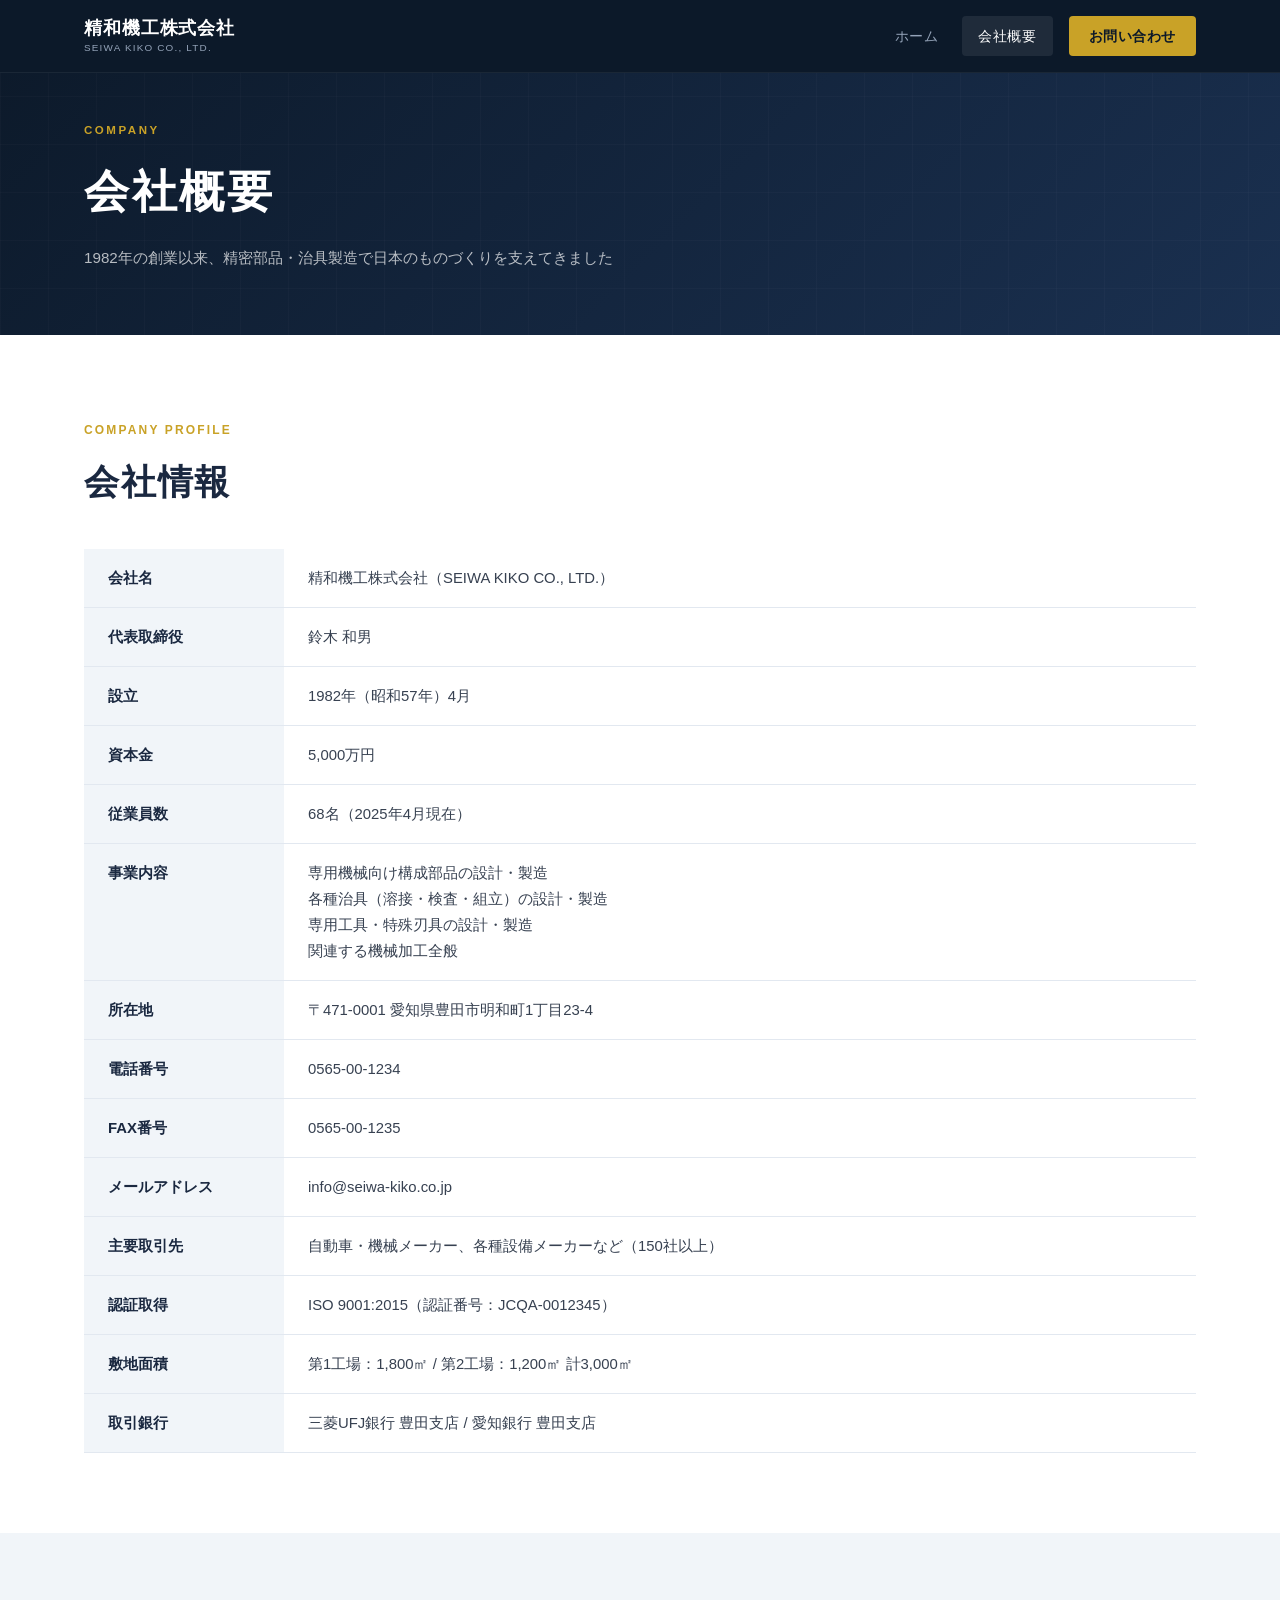
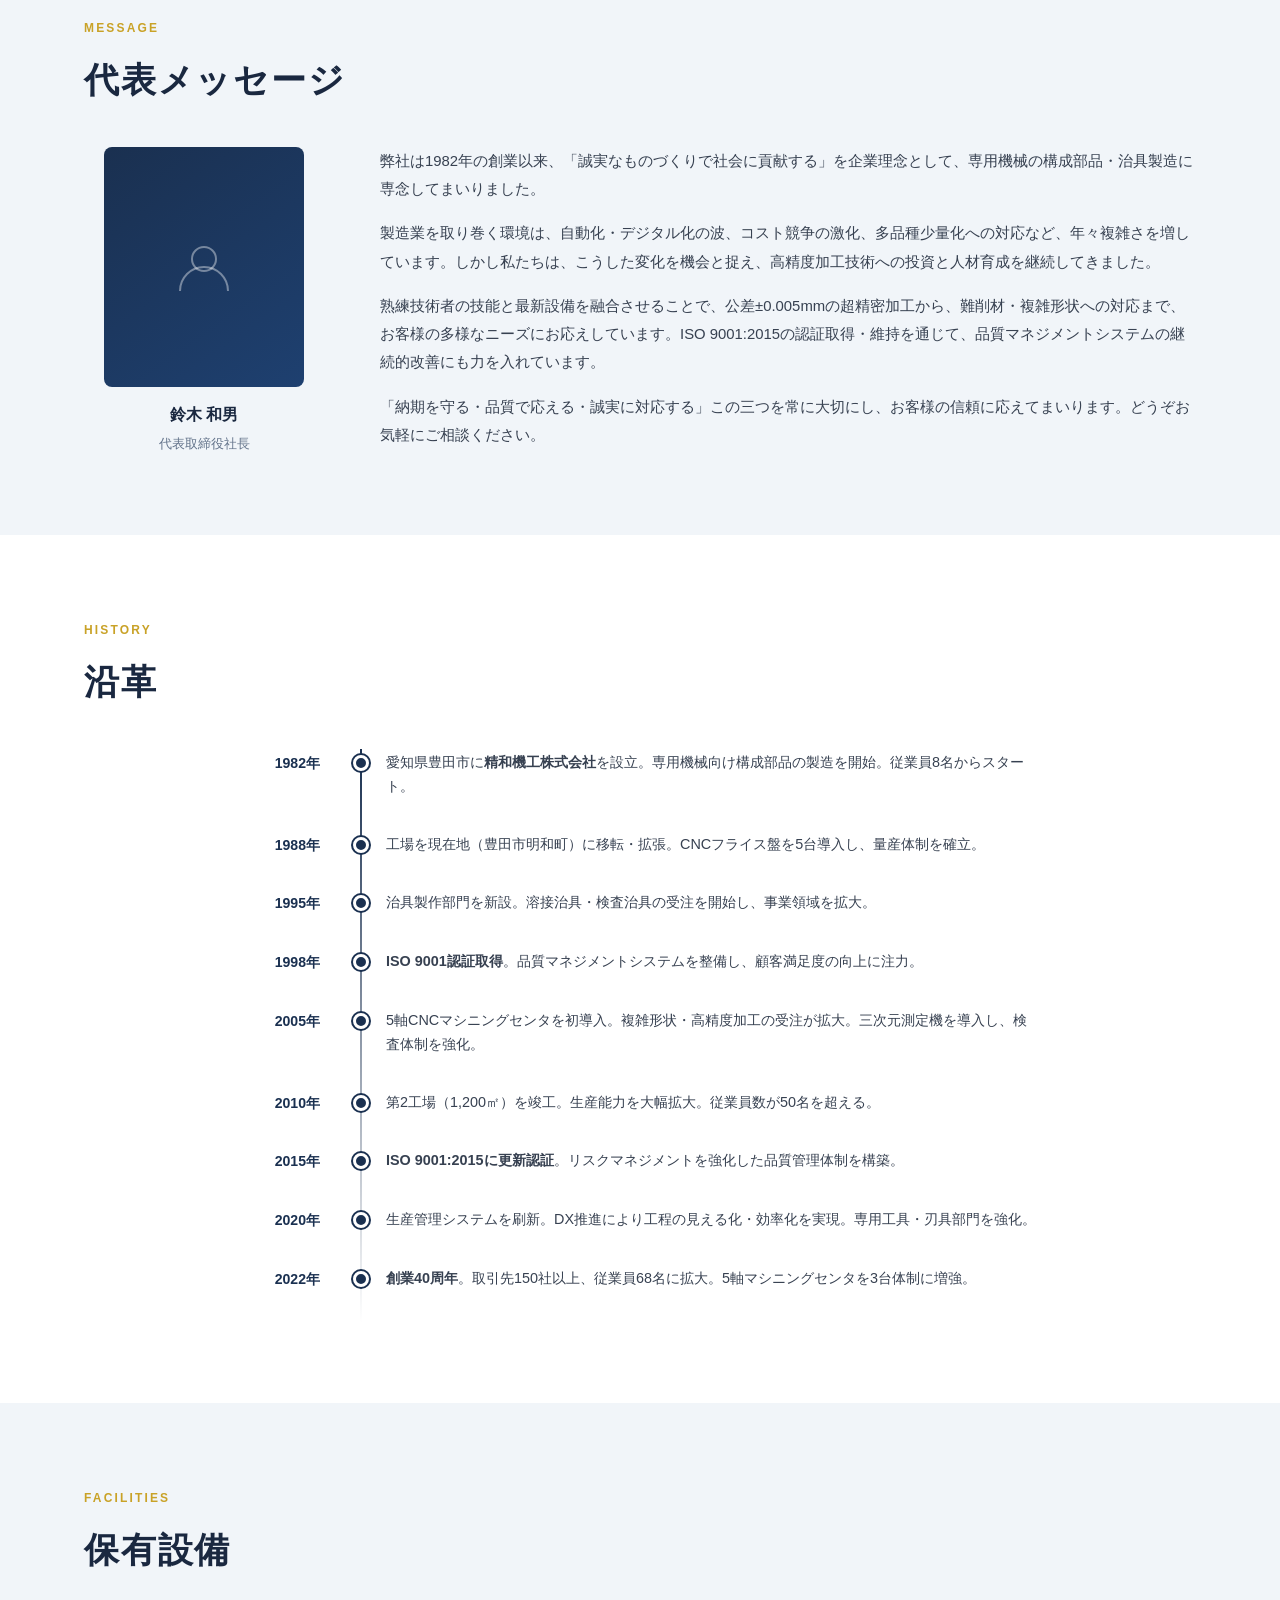
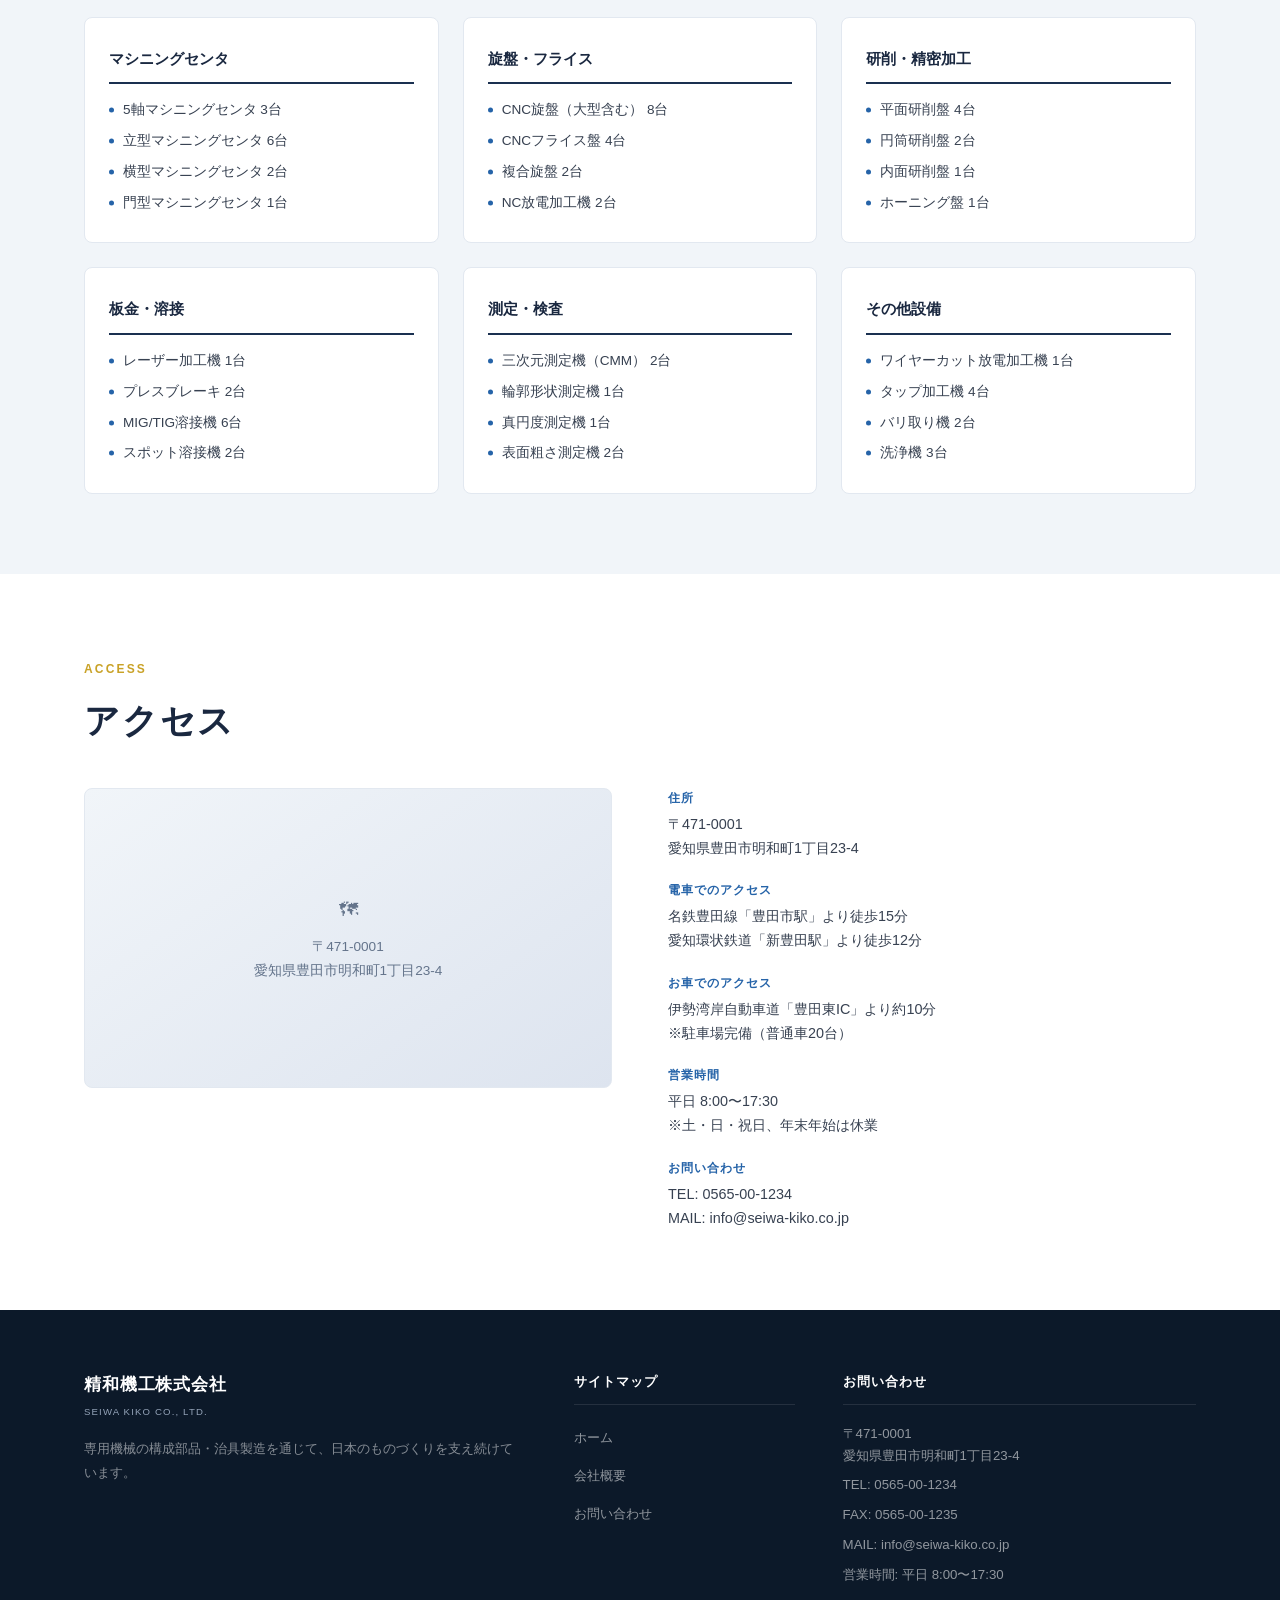
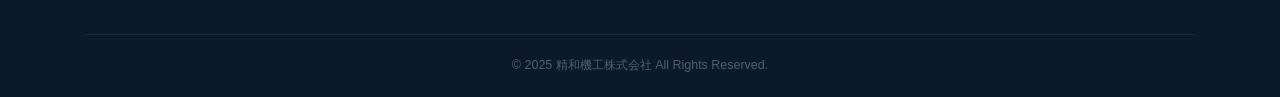
==== about.html @ 7dd7ae25 "初回コミット：会社ホームページ" ====
<!DOCTYPE html>
<html lang="ja">
<head>
  <meta charset="UTF-8">
  <meta name="viewport" content="width=device-width, initial-scale=1.0">
  <meta name="description" content="精和機工株式会社の会社概要。1982年創業、愛知県豊田市の精密部品・治具製造メーカー。ISO 9001:2015認証取得。会社情報・沿革・保有設備・アクセスをご覧いただけます。">
  <title>会社概要 | 精和機工株式会社</title>
  <link rel="stylesheet" href="style.css">
</head>
<body>

  <!-- ===== HEADER ===== -->
  <header class="header" id="header">
    <div class="container">
      <div class="header-inner">
        <a href="index.html" class="logo">
          <span class="logo-jp">精和機工株式会社</span>
          <span class="logo-en">SEIWA KIKO CO., LTD.</span>
        </a>
        <button class="nav-toggle" id="navToggle" aria-label="メニューを開く" aria-expanded="false">
          <span></span><span></span><span></span>
        </button>
        <nav class="nav" id="nav" aria-label="メインナビゲーション">
          <ul class="nav-list">
            <li><a href="index.html"   class="nav-link">ホーム</a></li>
            <li><a href="about.html"   class="nav-link active">会社概要</a></li>
            <li><a href="contact.html" class="nav-link nav-contact">お問い合わせ</a></li>
          </ul>
        </nav>
      </div>
    </div>
  </header>

  <main>

    <!-- ===== PAGE HERO ===== -->
    <section class="page-hero" aria-label="ページタイトル">
      <div class="container">
        <div class="page-hero-content">
          <span class="page-hero-label">COMPANY</span>
          <h1 class="page-hero-title">会社概要</h1>
          <p class="page-hero-desc">1982年の創業以来、精密部品・治具製造で日本のものづくりを支えてきました</p>
        </div>
      </div>
    </section>

    <!-- ===== COMPANY PROFILE ===== -->
    <section class="section profile-section" aria-labelledby="profile-title">
      <div class="container">
        <div class="section-header" style="text-align:left; margin-bottom:36px;">
          <p class="section-label">COMPANY PROFILE</p>
          <h2 class="section-title" id="profile-title">会社情報</h2>
        </div>
        <table class="profile-table">
          <tbody>
            <tr>
              <th scope="row">会社名</th>
              <td>精和機工株式会社（SEIWA KIKO CO., LTD.）</td>
            </tr>
            <tr>
              <th scope="row">代表取締役</th>
              <td>鈴木 和男</td>
            </tr>
            <tr>
              <th scope="row">設立</th>
              <td>1982年（昭和57年）4月</td>
            </tr>
            <tr>
              <th scope="row">資本金</th>
              <td>5,000万円</td>
            </tr>
            <tr>
              <th scope="row">従業員数</th>
              <td>68名（2025年4月現在）</td>
            </tr>
            <tr>
              <th scope="row">事業内容</th>
              <td>
                専用機械向け構成部品の設計・製造<br>
                各種治具（溶接・検査・組立）の設計・製造<br>
                専用工具・特殊刃具の設計・製造<br>
                関連する機械加工全般
              </td>
            </tr>
            <tr>
              <th scope="row">所在地</th>
              <td>〒471-0001 愛知県豊田市明和町1丁目23-4</td>
            </tr>
            <tr>
              <th scope="row">電話番号</th>
              <td><a href="tel:0565001234">0565-00-1234</a></td>
            </tr>
            <tr>
              <th scope="row">FAX番号</th>
              <td>0565-00-1235</td>
            </tr>
            <tr>
              <th scope="row">メールアドレス</th>
              <td><a href="mailto:info@seiwa-kiko.co.jp">info@seiwa-kiko.co.jp</a></td>
            </tr>
            <tr>
              <th scope="row">主要取引先</th>
              <td>自動車・機械メーカー、各種設備メーカーなど（150社以上）</td>
            </tr>
            <tr>
              <th scope="row">認証取得</th>
              <td>ISO 9001:2015（認証番号：JCQA-0012345）</td>
            </tr>
            <tr>
              <th scope="row">敷地面積</th>
              <td>第1工場：1,800㎡ / 第2工場：1,200㎡ 計3,000㎡</td>
            </tr>
            <tr>
              <th scope="row">取引銀行</th>
              <td>三菱UFJ銀行 豊田支店 / 愛知銀行 豊田支店</td>
            </tr>
          </tbody>
        </table>
      </div>
    </section>

    <!-- ===== PRESIDENT MESSAGE ===== -->
    <section class="section message-section" aria-labelledby="message-title">
      <div class="container">
        <div class="section-header" style="text-align:left; margin-bottom:36px;">
          <p class="section-label">MESSAGE</p>
          <h2 class="section-title" id="message-title">代表メッセージ</h2>
        </div>
        <div class="message-inner">
          <div class="message-portrait">
            <div class="portrait-placeholder" aria-hidden="true">
              <svg viewBox="0 0 64 64" fill="none" xmlns="http://www.w3.org/2000/svg">
                <circle cx="32" cy="24" r="12" stroke="currentColor" stroke-width="2"/>
                <path d="M8 56c0-13.255 10.745-24 24-24s24 10.745 24 24" stroke="currentColor" stroke-width="2"/>
              </svg>
            </div>
            <p class="portrait-name">鈴木 和男</p>
            <p class="portrait-title">代表取締役社長</p>
          </div>
          <div class="message-body">
            <p>弊社は1982年の創業以来、「誠実なものづくりで社会に貢献する」を企業理念として、専用機械の構成部品・治具製造に専念してまいりました。</p>
            <p>製造業を取り巻く環境は、自動化・デジタル化の波、コスト競争の激化、多品種少量化への対応など、年々複雑さを増しています。しかし私たちは、こうした変化を機会と捉え、高精度加工技術への投資と人材育成を継続してきました。</p>
            <p>熟練技術者の技能と最新設備を融合させることで、公差±0.005mmの超精密加工から、難削材・複雑形状への対応まで、お客様の多様なニーズにお応えしています。ISO 9001:2015の認証取得・維持を通じて、品質マネジメントシステムの継続的改善にも力を入れています。</p>
            <p>「納期を守る・品質で応える・誠実に対応する」この三つを常に大切にし、お客様の信頼に応えてまいります。どうぞお気軽にご相談ください。</p>
          </div>
        </div>
      </div>
    </section>

    <!-- ===== HISTORY ===== -->
    <section class="section history-section" aria-labelledby="history-title">
      <div class="container">
        <div class="section-header" style="text-align:left; margin-bottom:36px;">
          <p class="section-label">HISTORY</p>
          <h2 class="section-title" id="history-title">沿革</h2>
        </div>
        <div class="timeline">
          <div class="timeline-item">
            <div class="timeline-year">1982年</div>
            <div class="timeline-dot" aria-hidden="true"></div>
            <div class="timeline-content">
              <p>愛知県豊田市に<strong>精和機工株式会社</strong>を設立。専用機械向け構成部品の製造を開始。従業員8名からスタート。</p>
            </div>
          </div>
          <div class="timeline-item">
            <div class="timeline-year">1988年</div>
            <div class="timeline-dot" aria-hidden="true"></div>
            <div class="timeline-content">
              <p>工場を現在地（豊田市明和町）に移転・拡張。CNCフライス盤を5台導入し、量産体制を確立。</p>
            </div>
          </div>
          <div class="timeline-item">
            <div class="timeline-year">1995年</div>
            <div class="timeline-dot" aria-hidden="true"></div>
            <div class="timeline-content">
              <p>治具製作部門を新設。溶接治具・検査治具の受注を開始し、事業領域を拡大。</p>
            </div>
          </div>
          <div class="timeline-item">
            <div class="timeline-year">1998年</div>
            <div class="timeline-dot" aria-hidden="true"></div>
            <div class="timeline-content">
              <p><strong>ISO 9001認証取得</strong>。品質マネジメントシステムを整備し、顧客満足度の向上に注力。</p>
            </div>
          </div>
          <div class="timeline-item">
            <div class="timeline-year">2005年</div>
            <div class="timeline-dot" aria-hidden="true"></div>
            <div class="timeline-content">
              <p>5軸CNCマシニングセンタを初導入。複雑形状・高精度加工の受注が拡大。三次元測定機を導入し、検査体制を強化。</p>
            </div>
          </div>
          <div class="timeline-item">
            <div class="timeline-year">2010年</div>
            <div class="timeline-dot" aria-hidden="true"></div>
            <div class="timeline-content">
              <p>第2工場（1,200㎡）を竣工。生産能力を大幅拡大。従業員数が50名を超える。</p>
            </div>
          </div>
          <div class="timeline-item">
            <div class="timeline-year">2015年</div>
            <div class="timeline-dot" aria-hidden="true"></div>
            <div class="timeline-content">
              <p><strong>ISO 9001:2015に更新認証</strong>。リスクマネジメントを強化した品質管理体制を構築。</p>
            </div>
          </div>
          <div class="timeline-item">
            <div class="timeline-year">2020年</div>
            <div class="timeline-dot" aria-hidden="true"></div>
            <div class="timeline-content">
              <p>生産管理システムを刷新。DX推進により工程の見える化・効率化を実現。専用工具・刃具部門を強化。</p>
            </div>
          </div>
          <div class="timeline-item">
            <div class="timeline-year">2022年</div>
            <div class="timeline-dot" aria-hidden="true"></div>
            <div class="timeline-content">
              <p><strong>創業40周年</strong>。取引先150社以上、従業員68名に拡大。5軸マシニングセンタを3台体制に増強。</p>
            </div>
          </div>
        </div>
      </div>
    </section>

    <!-- ===== FACILITIES ===== -->
    <section class="section facilities-section" aria-labelledby="facilities-title">
      <div class="container">
        <div class="section-header" style="text-align:left; margin-bottom:36px;">
          <p class="section-label">FACILITIES</p>
          <h2 class="section-title" id="facilities-title">保有設備</h2>
        </div>
        <div class="facilities-grid">
          <div class="facility-card fade-in">
            <h3 class="facility-card-title">マシニングセンタ</h3>
            <ul>
              <li>5軸マシニングセンタ 3台</li>
              <li>立型マシニングセンタ 6台</li>
              <li>横型マシニングセンタ 2台</li>
              <li>門型マシニングセンタ 1台</li>
            </ul>
          </div>
          <div class="facility-card fade-in">
            <h3 class="facility-card-title">旋盤・フライス</h3>
            <ul>
              <li>CNC旋盤（大型含む） 8台</li>
              <li>CNCフライス盤 4台</li>
              <li>複合旋盤 2台</li>
              <li>NC放電加工機 2台</li>
            </ul>
          </div>
          <div class="facility-card fade-in">
            <h3 class="facility-card-title">研削・精密加工</h3>
            <ul>
              <li>平面研削盤 4台</li>
              <li>円筒研削盤 2台</li>
              <li>内面研削盤 1台</li>
              <li>ホーニング盤 1台</li>
            </ul>
          </div>
          <div class="facility-card fade-in">
            <h3 class="facility-card-title">板金・溶接</h3>
            <ul>
              <li>レーザー加工機 1台</li>
              <li>プレスブレーキ 2台</li>
              <li>MIG/TIG溶接機 6台</li>
              <li>スポット溶接機 2台</li>
            </ul>
          </div>
          <div class="facility-card fade-in">
            <h3 class="facility-card-title">測定・検査</h3>
            <ul>
              <li>三次元測定機（CMM） 2台</li>
              <li>輪郭形状測定機 1台</li>
              <li>真円度測定機 1台</li>
              <li>表面粗さ測定機 2台</li>
            </ul>
          </div>
          <div class="facility-card fade-in">
            <h3 class="facility-card-title">その他設備</h3>
            <ul>
              <li>ワイヤーカット放電加工機 1台</li>
              <li>タップ加工機 4台</li>
              <li>バリ取り機 2台</li>
              <li>洗浄機 3台</li>
            </ul>
          </div>
        </div>
      </div>
    </section>

    <!-- ===== ACCESS ===== -->
    <section class="section access-section" aria-labelledby="access-title">
      <div class="container">
        <div class="section-header" style="text-align:left; margin-bottom:36px;">
          <p class="section-label">ACCESS</p>
          <h2 class="section-title" id="access-title">アクセス</h2>
        </div>
        <div class="access-inner">
          <div class="access-map" aria-label="地図（準備中）">
            <div>
              <p style="font-size:1.2rem; margin-bottom:8px;">🗺</p>
              <p>〒471-0001<br>愛知県豊田市明和町1丁目23-4</p>
            </div>
          </div>
          <div class="access-info">
            <div class="access-item">
              <span class="access-item-label">住所</span>
              <span class="access-item-value">〒471-0001<br>愛知県豊田市明和町1丁目23-4</span>
            </div>
            <div class="access-item">
              <span class="access-item-label">電車でのアクセス</span>
              <span class="access-item-value">
                名鉄豊田線「豊田市駅」より徒歩15分<br>
                愛知環状鉄道「新豊田駅」より徒歩12分
              </span>
            </div>
            <div class="access-item">
              <span class="access-item-label">お車でのアクセス</span>
              <span class="access-item-value">
                伊勢湾岸自動車道「豊田東IC」より約10分<br>
                ※駐車場完備（普通車20台）
              </span>
            </div>
            <div class="access-item">
              <span class="access-item-label">営業時間</span>
              <span class="access-item-value">
                平日 8:00〜17:30<br>
                ※土・日・祝日、年末年始は休業
              </span>
            </div>
            <div class="access-item">
              <span class="access-item-label">お問い合わせ</span>
              <span class="access-item-value">
                TEL: <a href="tel:0565001234">0565-00-1234</a><br>
                MAIL: <a href="mailto:info@seiwa-kiko.co.jp">info@seiwa-kiko.co.jp</a>
              </span>
            </div>
          </div>
        </div>
      </div>
    </section>

  </main>

  <!-- ===== FOOTER ===== -->
  <footer class="footer" role="contentinfo">
    <div class="container">
      <div class="footer-inner">
        <div class="footer-col">
          <div class="footer-logo">
            <span class="logo-jp">精和機工株式会社</span>
            <span class="logo-en">SEIWA KIKO CO., LTD.</span>
          </div>
          <p class="footer-desc">専用機械の構成部品・治具製造を通じて、日本のものづくりを支え続けています。</p>
        </div>
        <div class="footer-col">
          <h4 class="footer-heading">サイトマップ</h4>
          <ul class="footer-links">
            <li><a href="index.html">ホーム</a></li>
            <li><a href="about.html">会社概要</a></li>
            <li><a href="contact.html">お問い合わせ</a></li>
          </ul>
        </div>
        <div class="footer-col">
          <h4 class="footer-heading">お問い合わせ</h4>
          <address class="footer-address">
            <p>〒471-0001<br>愛知県豊田市明和町1丁目23-4</p>
            <p>TEL: <a href="tel:0565001234">0565-00-1234</a></p>
            <p>FAX: 0565-00-1235</p>
            <p>MAIL: <a href="mailto:info@seiwa-kiko.co.jp">info@seiwa-kiko.co.jp</a></p>
            <p>営業時間: 平日 8:00〜17:30</p>
          </address>
        </div>
      </div>
      <div class="footer-bottom">
        <p>&copy; 2025 精和機工株式会社 All Rights Reserved.</p>
      </div>
    </div>
  </footer>

  <script src="script.js"></script>
</body>
</html>
---- style.css ----
/* ===================================================
   精和機工株式会社 - 共通スタイルシート
   =================================================== */

/* ---------------------------------------------------
   1. CSS Variables
   --------------------------------------------------- */
:root {
  --navy-deep:   #0c1929;
  --navy:        #1a3050;
  --navy-light:  #1e4070;
  --blue-mid:    #2563a8;
  --gold:        #c9a227;
  --gold-light:  #e0bb4a;
  --gray-dark:   #374151;
  --gray:        #64748b;
  --gray-light:  #94a3b8;
  --bg-light:    #f1f5f9;
  --bg-white:    #ffffff;
  --border:      #e2e8f0;
  --text-dark:   #1a2840;
  --text-body:   #374151;
  --text-light:  #64748b;

  --transition:  0.3s ease;
  --shadow-sm:   0 2px 8px rgba(0,0,0,0.07);
  --shadow:      0 4px 20px rgba(0,0,0,0.10);
  --shadow-lg:   0 8px 40px rgba(0,0,0,0.16);
  --radius-sm:   4px;
  --radius:      8px;
  --radius-lg:   12px;
  --max-width:   1160px;
}

/* ---------------------------------------------------
   2. Reset & Base
   --------------------------------------------------- */
*, *::before, *::after {
  box-sizing: border-box;
  margin: 0;
  padding: 0;
}

html {
  scroll-behavior: smooth;
  font-size: 16px;
}

body {
  font-family: 'Hiragino Sans', 'Hiragino Kaku Gothic ProN',
               'Noto Sans JP', 'Yu Gothic', Meiryo, sans-serif;
  line-height: 1.75;
  color: var(--text-body);
  background-color: var(--bg-white);
  overflow-x: hidden;
}

img { max-width: 100%; height: auto; display: block; }
a  { color: inherit; text-decoration: none; }
ul { list-style: none; }

address { font-style: normal; }

/* ---------------------------------------------------
   3. Layout
   --------------------------------------------------- */
.container {
  width: 100%;
  max-width: var(--max-width);
  margin: 0 auto;
  padding: 0 24px;
}

.section {
  padding: 80px 0;
}

.section-light { background-color: var(--bg-light); }
.section-dark  { background-color: var(--navy); }

.section-header {
  text-align: center;
  margin-bottom: 56px;
}

.section-label {
  display: inline-block;
  font-size: 0.75rem;
  font-weight: 700;
  letter-spacing: 0.18em;
  color: var(--gold);
  margin-bottom: 10px;
}

.section-title {
  font-size: clamp(1.6rem, 3vw, 2.2rem);
  font-weight: 700;
  color: var(--text-dark);
  letter-spacing: 0.05em;
  margin-bottom: 16px;
}

.section-desc {
  font-size: 0.95rem;
  color: var(--text-light);
  max-width: 520px;
  margin: 0 auto;
}

.section-header-dark .section-title { color: #fff; }
.section-header-dark .section-desc  { color: var(--gray-light); }

/* ---------------------------------------------------
   4. Buttons
   --------------------------------------------------- */
.btn {
  display: inline-flex;
  align-items: center;
  justify-content: center;
  padding: 13px 32px;
  font-size: 0.93rem;
  font-weight: 600;
  letter-spacing: 0.05em;
  border-radius: var(--radius-sm);
  border: 2px solid transparent;
  cursor: pointer;
  transition: all var(--transition);
  white-space: nowrap;
}

.btn-primary {
  background-color: var(--blue-mid);
  color: #fff;
  border-color: var(--blue-mid);
}
.btn-primary:hover {
  background-color: var(--navy-light);
  border-color: var(--navy-light);
  transform: translateY(-2px);
  box-shadow: var(--shadow);
}

.btn-outline {
  background-color: transparent;
  color: #fff;
  border-color: rgba(255,255,255,0.7);
}
.btn-outline:hover {
  background-color: rgba(255,255,255,0.12);
  border-color: #fff;
  transform: translateY(-2px);
}

.btn-gold {
  background-color: var(--gold);
  color: var(--navy-deep);
  border-color: var(--gold);
  font-weight: 700;
}
.btn-gold:hover {
  background-color: var(--gold-light);
  border-color: var(--gold-light);
  transform: translateY(-2px);
  box-shadow: 0 6px 24px rgba(201,162,39,0.4);
}

/* ---------------------------------------------------
   5. Header & Navigation
   --------------------------------------------------- */
.header {
  position: fixed;
  top: 0;
  left: 0;
  width: 100%;
  z-index: 1000;
  background-color: var(--navy-deep);
  border-bottom: 1px solid rgba(255,255,255,0.06);
  transition: box-shadow var(--transition);
}

.header.scrolled {
  box-shadow: 0 2px 20px rgba(0,0,0,0.3);
}

.header-inner {
  display: flex;
  align-items: center;
  justify-content: space-between;
  height: 72px;
}

.logo {
  display: flex;
  flex-direction: column;
  line-height: 1.2;
  gap: 2px;
}

.logo-jp {
  font-size: 1.1rem;
  font-weight: 700;
  color: #fff;
  letter-spacing: 0.05em;
}

.logo-en {
  font-size: 0.62rem;
  font-weight: 400;
  color: var(--gray-light);
  letter-spacing: 0.12em;
}

.nav-list {
  display: flex;
  align-items: center;
  gap: 8px;
}

.nav-link {
  display: block;
  padding: 8px 16px;
  font-size: 0.88rem;
  font-weight: 500;
  color: var(--gray-light);
  letter-spacing: 0.04em;
  border-radius: var(--radius-sm);
  transition: color var(--transition), background-color var(--transition);
}

.nav-link:hover,
.nav-link.active {
  color: #fff;
  background-color: rgba(255,255,255,0.08);
}

.nav-contact {
  margin-left: 8px;
  padding: 8px 20px;
  background-color: var(--gold);
  color: var(--navy-deep) !important;
  font-weight: 700;
}
.nav-contact:hover {
  background-color: var(--gold-light) !important;
  color: var(--navy-deep) !important;
}

/* Hamburger */
.nav-toggle {
  display: none;
  flex-direction: column;
  justify-content: center;
  align-items: center;
  gap: 5px;
  width: 44px;
  height: 44px;
  background: none;
  border: none;
  cursor: pointer;
  padding: 6px;
}

.nav-toggle span {
  display: block;
  width: 24px;
  height: 2px;
  background-color: #fff;
  border-radius: 2px;
  transition: all var(--transition);
  transform-origin: center;
}

.nav-toggle.open span:nth-child(1) { transform: translateY(7px) rotate(45deg); }
.nav-toggle.open span:nth-child(2) { opacity: 0; }
.nav-toggle.open span:nth-child(3) { transform: translateY(-7px) rotate(-45deg); }

/* ---------------------------------------------------
   6. Hero (Index)
   --------------------------------------------------- */
.hero {
  position: relative;
  min-height: 100vh;
  display: flex;
  align-items: center;
  padding-top: 72px;
  background: linear-gradient(135deg, var(--navy-deep) 0%, var(--navy) 55%, var(--navy-light) 100%);
  overflow: hidden;
}

/* Geometric grid overlay */
.hero::before {
  content: '';
  position: absolute;
  inset: 0;
  background-image:
    linear-gradient(rgba(255,255,255,0.025) 1px, transparent 1px),
    linear-gradient(90deg, rgba(255,255,255,0.025) 1px, transparent 1px);
  background-size: 48px 48px;
}

/* Decorative circle */
.hero::after {
  content: '';
  position: absolute;
  right: -120px;
  top: 50%;
  transform: translateY(-50%);
  width: 640px;
  height: 640px;
  border-radius: 50%;
  background: radial-gradient(circle, rgba(37,99,168,0.25) 0%, transparent 70%);
  pointer-events: none;
}

.hero-content {
  position: relative;
  z-index: 1;
  max-width: 680px;
  animation: heroFadeUp 0.9s ease both;
}

.hero-label {
  display: inline-block;
  font-size: 0.72rem;
  font-weight: 700;
  letter-spacing: 0.22em;
  color: var(--gold);
  margin-bottom: 20px;
  border-left: 3px solid var(--gold);
  padding-left: 12px;
}

.hero-title {
  font-size: clamp(2rem, 5vw, 3.2rem);
  font-weight: 800;
  color: #fff;
  line-height: 1.35;
  letter-spacing: 0.05em;
  margin-bottom: 24px;
}

.hero-text {
  font-size: clamp(0.92rem, 1.8vw, 1.05rem);
  color: rgba(255,255,255,0.78);
  margin-bottom: 40px;
  line-height: 1.85;
}

.hero-buttons {
  display: flex;
  gap: 16px;
  flex-wrap: wrap;
}

.hero-scroll {
  position: absolute;
  bottom: 32px;
  left: 50%;
  transform: translateX(-50%);
  display: flex;
  flex-direction: column;
  align-items: center;
  gap: 10px;
  z-index: 1;
}

.hero-scroll span {
  font-size: 0.65rem;
  letter-spacing: 0.2em;
  color: rgba(255,255,255,0.45);
}

.scroll-line {
  width: 1px;
  height: 48px;
  background: linear-gradient(to bottom, rgba(255,255,255,0.4), transparent);
  animation: scrollLine 1.8s ease-in-out infinite;
}

@keyframes scrollLine {
  0%   { transform: scaleY(0); transform-origin: top; }
  50%  { transform: scaleY(1); transform-origin: top; }
  51%  { transform: scaleY(1); transform-origin: bottom; }
  100% { transform: scaleY(0); transform-origin: bottom; }
}

/* ---------------------------------------------------
   7. Page Hero (about / contact)
   --------------------------------------------------- */
.page-hero {
  padding: 120px 0 64px;
  background: linear-gradient(135deg, var(--navy-deep) 0%, var(--navy) 100%);
  position: relative;
  overflow: hidden;
}

.page-hero::before {
  content: '';
  position: absolute;
  inset: 0;
  background-image:
    linear-gradient(rgba(255,255,255,0.02) 1px, transparent 1px),
    linear-gradient(90deg, rgba(255,255,255,0.02) 1px, transparent 1px);
  background-size: 48px 48px;
}

.page-hero-content {
  position: relative;
  z-index: 1;
}

.page-hero-label {
  font-size: 0.72rem;
  font-weight: 700;
  letter-spacing: 0.22em;
  color: var(--gold);
  display: block;
  margin-bottom: 12px;
}

.page-hero-title {
  font-size: clamp(1.8rem, 4vw, 2.8rem);
  font-weight: 800;
  color: #fff;
  letter-spacing: 0.06em;
  margin-bottom: 14px;
}

.page-hero-desc {
  font-size: 0.95rem;
  color: rgba(255,255,255,0.7);
}

/* ---------------------------------------------------
   8. Feature Grid & Cards
   --------------------------------------------------- */
.feature-grid {
  display: grid;
  grid-template-columns: repeat(4, 1fr);
  gap: 24px;
}

.feature-card {
  background-color: var(--bg-white);
  border-radius: var(--radius-lg);
  padding: 36px 28px;
  box-shadow: var(--shadow-sm);
  border: 1px solid var(--border);
  transition: transform var(--transition), box-shadow var(--transition);
}

.feature-card:hover {
  transform: translateY(-6px);
  box-shadow: var(--shadow-lg);
}

.feature-icon {
  width: 52px;
  height: 52px;
  color: var(--blue-mid);
  margin-bottom: 20px;
}

.feature-icon svg {
  width: 100%;
  height: 100%;
}

.feature-title {
  font-size: 1rem;
  font-weight: 700;
  color: var(--text-dark);
  margin-bottom: 12px;
  letter-spacing: 0.03em;
}

.feature-text {
  font-size: 0.875rem;
  color: var(--text-light);
  line-height: 1.8;
}

/* ---------------------------------------------------
   9. Products Section
   --------------------------------------------------- */
.product-grid {
  display: grid;
  grid-template-columns: repeat(3, 1fr);
  gap: 28px;
}

.product-card {
  background-color: rgba(255,255,255,0.04);
  border: 1px solid rgba(255,255,255,0.10);
  border-radius: var(--radius-lg);
  padding: 40px 32px;
  transition: background-color var(--transition), transform var(--transition);
}

.product-card:hover {
  background-color: rgba(255,255,255,0.08);
  transform: translateY(-4px);
}

.product-num {
  font-size: 2.4rem;
  font-weight: 800;
  color: rgba(201,162,39,0.35);
  letter-spacing: -0.02em;
  line-height: 1;
  margin-bottom: 14px;
}

.product-title {
  font-size: 1.1rem;
  font-weight: 700;
  color: #fff;
  margin-bottom: 14px;
  letter-spacing: 0.04em;
}

.product-text {
  font-size: 0.875rem;
  color: rgba(255,255,255,0.68);
  line-height: 1.8;
  margin-bottom: 20px;
}

.product-list {
  border-top: 1px solid rgba(255,255,255,0.10);
  padding-top: 18px;
  display: flex;
  flex-direction: column;
  gap: 8px;
}

.product-list li {
  font-size: 0.83rem;
  color: rgba(255,255,255,0.55);
  padding-left: 14px;
  position: relative;
}

.product-list li::before {
  content: '';
  position: absolute;
  left: 0;
  top: 50%;
  transform: translateY(-50%);
  width: 5px;
  height: 1px;
  background-color: var(--gold);
}

/* ---------------------------------------------------
   10. Stats Section
   --------------------------------------------------- */
.stats-section {
  background: linear-gradient(135deg, var(--navy-deep) 0%, #112240 100%);
  padding: 72px 0;
}

.stats-grid {
  display: grid;
  grid-template-columns: repeat(4, 1fr);
  gap: 24px;
  text-align: center;
}

.stat-item {
  padding: 32px 16px;
  border-right: 1px solid rgba(255,255,255,0.08);
}

.stat-item:last-child { border-right: none; }

.stat-num {
  font-size: clamp(2.2rem, 4vw, 3rem);
  font-weight: 800;
  color: var(--gold);
  line-height: 1;
  margin-bottom: 10px;
  letter-spacing: -0.02em;
}

.stat-unit {
  font-size: 1rem;
  font-weight: 600;
  margin-left: 2px;
}

.stat-label {
  font-size: 0.85rem;
  color: rgba(255,255,255,0.6);
  letter-spacing: 0.04em;
}

/* ---------------------------------------------------
   11. News Section
   --------------------------------------------------- */
.news-list {
  display: flex;
  flex-direction: column;
  gap: 0;
  max-width: 800px;
  margin: 0 auto;
}

.news-item {
  display: flex;
  align-items: center;
  gap: 18px;
  padding: 20px 0;
  border-bottom: 1px solid var(--border);
}

.news-date {
  font-size: 0.83rem;
  color: var(--text-light);
  white-space: nowrap;
  letter-spacing: 0.04em;
}

.news-tag {
  display: inline-block;
  font-size: 0.72rem;
  font-weight: 700;
  padding: 3px 10px;
  border-radius: 20px;
  background-color: rgba(37,99,168,0.12);
  color: var(--blue-mid);
  white-space: nowrap;
  letter-spacing: 0.04em;
}

.news-title {
  font-size: 0.9rem;
  color: var(--text-dark);
  transition: color var(--transition);
}

.news-title:hover { color: var(--blue-mid); }

/* ---------------------------------------------------
   12. CTA Section
   --------------------------------------------------- */
.cta-section {
  background: linear-gradient(135deg, var(--navy) 0%, var(--navy-light) 100%);
  padding: 80px 0;
  text-align: center;
}

.cta-title {
  font-size: clamp(1.4rem, 3vw, 2rem);
  font-weight: 700;
  color: #fff;
  margin-bottom: 16px;
  letter-spacing: 0.04em;
}

.cta-text {
  font-size: 0.93rem;
  color: rgba(255,255,255,0.75);
  margin-bottom: 36px;
  line-height: 1.9;
}

/* ---------------------------------------------------
   13. Footer
   --------------------------------------------------- */
.footer {
  background-color: var(--navy-deep);
  color: rgba(255,255,255,0.7);
  padding: 60px 0 0;
}

.footer-inner {
  display: grid;
  grid-template-columns: 2fr 1fr 1.6fr;
  gap: 48px;
  padding-bottom: 48px;
  border-bottom: 1px solid rgba(255,255,255,0.08);
}

.footer-logo {
  display: flex;
  flex-direction: column;
  gap: 4px;
  margin-bottom: 16px;
}

.footer-logo .logo-jp { color: #fff; font-size: 1.05rem; font-weight: 700; }
.footer-logo .logo-en { color: var(--gray-light); font-size: 0.6rem; letter-spacing: 0.12em; }

.footer-desc {
  font-size: 0.83rem;
  line-height: 1.85;
  color: rgba(255,255,255,0.5);
}

.footer-heading {
  font-size: 0.83rem;
  font-weight: 700;
  color: #fff;
  letter-spacing: 0.08em;
  margin-bottom: 18px;
  padding-bottom: 10px;
  border-bottom: 1px solid rgba(255,255,255,0.1);
}

.footer-links {
  display: flex;
  flex-direction: column;
  gap: 10px;
}

.footer-links a {
  font-size: 0.83rem;
  color: rgba(255,255,255,0.55);
  transition: color var(--transition);
}

.footer-links a:hover { color: var(--gold); }

.footer-address {
  display: flex;
  flex-direction: column;
  gap: 8px;
  font-size: 0.83rem;
  color: rgba(255,255,255,0.55);
  line-height: 1.65;
}

.footer-address a { transition: color var(--transition); }
.footer-address a:hover { color: var(--gold); }

.footer-bottom {
  text-align: center;
  padding: 20px 0;
  font-size: 0.78rem;
  color: rgba(255,255,255,0.3);
}

/* ---------------------------------------------------
   14. About Page
   --------------------------------------------------- */
.profile-section {
  background-color: var(--bg-white);
}

.profile-table {
  width: 100%;
  border-collapse: collapse;
  font-size: 0.93rem;
}

.profile-table th,
.profile-table td {
  padding: 16px 24px;
  border-bottom: 1px solid var(--border);
  text-align: left;
  vertical-align: top;
}

.profile-table th {
  width: 200px;
  font-weight: 600;
  color: var(--text-dark);
  background-color: var(--bg-light);
  white-space: nowrap;
}

.profile-table td {
  color: var(--text-body);
}

/* President Message */
.message-section {
  background-color: var(--bg-light);
}

.message-inner {
  display: grid;
  grid-template-columns: 240px 1fr;
  gap: 56px;
  align-items: start;
}

.message-portrait {
  text-align: center;
}

.portrait-placeholder {
  width: 200px;
  height: 240px;
  background: linear-gradient(145deg, var(--navy) 0%, var(--navy-light) 100%);
  border-radius: var(--radius);
  margin: 0 auto 14px;
  display: flex;
  align-items: center;
  justify-content: center;
}

.portrait-placeholder svg {
  width: 64px;
  height: 64px;
  color: rgba(255,255,255,0.4);
}

.portrait-name {
  font-size: 1rem;
  font-weight: 700;
  color: var(--text-dark);
}

.portrait-title {
  font-size: 0.8rem;
  color: var(--text-light);
  margin-top: 4px;
}

.message-body p {
  font-size: 0.93rem;
  line-height: 1.9;
  color: var(--text-body);
  margin-bottom: 16px;
}

.message-body p:last-child { margin-bottom: 0; }

/* History Timeline */
.history-section {
  background-color: var(--bg-white);
}

.timeline {
  position: relative;
  max-width: 800px;
  margin: 0 auto;
}

.timeline::before {
  content: '';
  position: absolute;
  left: 120px;
  top: 0;
  bottom: 0;
  width: 2px;
  background: linear-gradient(to bottom, var(--navy), transparent);
}

.timeline-item {
  display: flex;
  gap: 40px;
  padding-bottom: 32px;
  position: relative;
}

.timeline-year {
  width: 80px;
  font-size: 0.88rem;
  font-weight: 700;
  color: var(--navy);
  text-align: right;
  padding-top: 2px;
  flex-shrink: 0;
}

.timeline-dot {
  position: absolute;
  left: 113px;
  top: 6px;
  width: 16px;
  height: 16px;
  border-radius: 50%;
  background-color: var(--navy);
  border: 3px solid var(--bg-white);
  box-shadow: 0 0 0 2px var(--navy);
  z-index: 1;
}

.timeline-content {
  padding-left: 26px;
  padding-top: 1px;
}

.timeline-content p {
  font-size: 0.9rem;
  color: var(--text-body);
  line-height: 1.7;
}

/* Facilities */
.facilities-section {
  background-color: var(--bg-light);
}

.facilities-grid {
  display: grid;
  grid-template-columns: repeat(3, 1fr);
  gap: 24px;
}

.facility-card {
  background-color: var(--bg-white);
  border-radius: var(--radius);
  padding: 28px 24px;
  border: 1px solid var(--border);
}

.facility-card-title {
  font-size: 0.95rem;
  font-weight: 700;
  color: var(--text-dark);
  margin-bottom: 14px;
  padding-bottom: 10px;
  border-bottom: 2px solid var(--navy);
}

.facility-card ul {
  display: flex;
  flex-direction: column;
  gap: 7px;
}

.facility-card li {
  font-size: 0.85rem;
  color: var(--text-body);
  padding-left: 14px;
  position: relative;
}

.facility-card li::before {
  content: '';
  position: absolute;
  left: 0;
  top: 50%;
  transform: translateY(-50%);
  width: 5px;
  height: 5px;
  border-radius: 50%;
  background-color: var(--blue-mid);
}

/* Access */
.access-section {
  background-color: var(--bg-white);
}

.access-inner {
  display: grid;
  grid-template-columns: 1fr 1fr;
  gap: 56px;
  align-items: start;
}

.access-map {
  border-radius: var(--radius);
  overflow: hidden;
  border: 1px solid var(--border);
  height: 300px;
  background: linear-gradient(145deg, var(--bg-light) 0%, #dde4ef 100%);
  display: flex;
  align-items: center;
  justify-content: center;
  color: var(--text-light);
  font-size: 0.85rem;
  text-align: center;
}

.access-info {
  display: flex;
  flex-direction: column;
  gap: 20px;
}

.access-item {
  display: flex;
  flex-direction: column;
  gap: 4px;
}

.access-item-label {
  font-size: 0.75rem;
  font-weight: 700;
  color: var(--blue-mid);
  letter-spacing: 0.08em;
}

.access-item-value {
  font-size: 0.9rem;
  color: var(--text-body);
  line-height: 1.65;
}

/* ---------------------------------------------------
   15. Contact Page
   --------------------------------------------------- */
.contact-section {
  background-color: var(--bg-white);
}

.contact-inner {
  display: grid;
  grid-template-columns: 1fr 360px;
  gap: 64px;
  align-items: start;
}

.form-group {
  margin-bottom: 24px;
}

.form-label {
  display: block;
  font-size: 0.88rem;
  font-weight: 600;
  color: var(--text-dark);
  margin-bottom: 8px;
}

.form-required {
  display: inline-block;
  font-size: 0.7rem;
  font-weight: 700;
  color: #e53e3e;
  background-color: #fff5f5;
  border: 1px solid #fed7d7;
  border-radius: 3px;
  padding: 1px 6px;
  margin-left: 8px;
  vertical-align: middle;
  line-height: 1.5;
}

.form-optional {
  display: inline-block;
  font-size: 0.7rem;
  color: var(--text-light);
  margin-left: 8px;
}

.form-input,
.form-select,
.form-textarea {
  width: 100%;
  padding: 12px 16px;
  font-size: 0.93rem;
  font-family: inherit;
  color: var(--text-dark);
  background-color: var(--bg-white);
  border: 1px solid var(--border);
  border-radius: var(--radius-sm);
  transition: border-color var(--transition), box-shadow var(--transition);
  outline: none;
}

.form-input:focus,
.form-select:focus,
.form-textarea:focus {
  border-color: var(--blue-mid);
  box-shadow: 0 0 0 3px rgba(37,99,168,0.12);
}

.form-input.error,
.form-select.error,
.form-textarea.error {
  border-color: #e53e3e;
  box-shadow: 0 0 0 3px rgba(229,62,62,0.1);
}

.form-textarea {
  resize: vertical;
  min-height: 160px;
  line-height: 1.7;
}

.form-select {
  cursor: pointer;
  appearance: none;
  background-image: url("data:image/svg+xml,%3Csvg xmlns='http://www.w3.org/2000/svg' width='12' height='8' viewBox='0 0 12 8'%3E%3Cpath d='M1 1l5 5 5-5' stroke='%236b7280' stroke-width='1.5' fill='none' stroke-linecap='round'/%3E%3C/svg%3E");
  background-repeat: no-repeat;
  background-position: right 14px center;
  padding-right: 40px;
}

.form-error-msg {
  display: none;
  font-size: 0.78rem;
  color: #e53e3e;
  margin-top: 5px;
}

.form-error-msg.visible { display: block; }

.form-privacy {
  display: flex;
  align-items: flex-start;
  gap: 10px;
  margin-bottom: 28px;
}

.form-privacy input[type="checkbox"] {
  width: 18px;
  height: 18px;
  accent-color: var(--blue-mid);
  margin-top: 2px;
  flex-shrink: 0;
  cursor: pointer;
}

.form-privacy-text {
  font-size: 0.83rem;
  color: var(--text-body);
  line-height: 1.7;
}

.form-privacy-text a {
  color: var(--blue-mid);
  text-decoration: underline;
}

.form-submit {
  display: flex;
  justify-content: center;
}

.btn-submit {
  padding: 14px 48px;
  font-size: 1rem;
  font-weight: 700;
  letter-spacing: 0.06em;
  background-color: var(--navy);
  color: #fff;
  border: none;
  border-radius: var(--radius-sm);
  cursor: pointer;
  transition: all var(--transition);
}

.btn-submit:hover {
  background-color: var(--navy-light);
  transform: translateY(-2px);
  box-shadow: var(--shadow);
}

.btn-submit:disabled {
  opacity: 0.6;
  cursor: not-allowed;
  transform: none;
}

/* Success Message */
.form-success {
  display: none;
  background-color: #f0fff4;
  border: 1px solid #9ae6b4;
  border-radius: var(--radius);
  padding: 32px;
  text-align: center;
}

.form-success.visible { display: block; }

.form-success-icon {
  width: 56px;
  height: 56px;
  background-color: #38a169;
  border-radius: 50%;
  display: flex;
  align-items: center;
  justify-content: center;
  margin: 0 auto 16px;
  color: #fff;
}

.form-success-title {
  font-size: 1.1rem;
  font-weight: 700;
  color: #276749;
  margin-bottom: 8px;
}

.form-success-text {
  font-size: 0.88rem;
  color: #276749;
}

/* Contact Info Sidebar */
.contact-info-box {
  background-color: var(--bg-light);
  border-radius: var(--radius-lg);
  padding: 32px;
  border: 1px solid var(--border);
}

.contact-info-title {
  font-size: 1rem;
  font-weight: 700;
  color: var(--text-dark);
  margin-bottom: 24px;
  padding-bottom: 14px;
  border-bottom: 2px solid var(--navy);
}

.contact-info-list {
  display: flex;
  flex-direction: column;
  gap: 20px;
}

.contact-info-item {
  display: flex;
  flex-direction: column;
  gap: 4px;
}

.contact-info-label {
  font-size: 0.72rem;
  font-weight: 700;
  letter-spacing: 0.1em;
  color: var(--text-light);
  text-transform: uppercase;
}

.contact-info-value {
  font-size: 0.88rem;
  color: var(--text-body);
  line-height: 1.65;
}

.contact-info-value a {
  color: var(--blue-mid);
}

.contact-info-value a:hover { text-decoration: underline; }

.contact-info-note {
  margin-top: 24px;
  padding: 16px;
  background-color: rgba(37,99,168,0.06);
  border-radius: var(--radius-sm);
  border-left: 3px solid var(--blue-mid);
}

.contact-info-note p {
  font-size: 0.8rem;
  color: var(--text-light);
  line-height: 1.7;
}

/* ---------------------------------------------------
   16. Animations
   --------------------------------------------------- */
@keyframes heroFadeUp {
  from { opacity: 0; transform: translateY(30px); }
  to   { opacity: 1; transform: translateY(0); }
}

.fade-in {
  opacity: 0;
  transform: translateY(24px);
  transition: opacity 0.65s ease, transform 0.65s ease;
}

.fade-in.visible {
  opacity: 1;
  transform: translateY(0);
}

.fade-in:nth-child(2) { transition-delay: 0.1s; }
.fade-in:nth-child(3) { transition-delay: 0.2s; }
.fade-in:nth-child(4) { transition-delay: 0.3s; }

/* ---------------------------------------------------
   17. Responsive
   --------------------------------------------------- */
@media (max-width: 1024px) {
  .feature-grid {
    grid-template-columns: repeat(2, 1fr);
  }

  .stats-grid {
    grid-template-columns: repeat(2, 1fr);
  }

  .stat-item {
    border-right: none;
    border-bottom: 1px solid rgba(255,255,255,0.08);
  }

  .stat-item:nth-child(even) { border-right: none; }

  .footer-inner {
    grid-template-columns: 1fr 1fr;
  }

  .footer-inner > :first-child {
    grid-column: 1 / -1;
  }

  .message-inner {
    grid-template-columns: 180px 1fr;
    gap: 36px;
  }

  .facilities-grid {
    grid-template-columns: repeat(2, 1fr);
  }

  .contact-inner {
    grid-template-columns: 1fr;
  }

  .contact-info-box {
    max-width: 520px;
  }

  .access-inner {
    grid-template-columns: 1fr;
  }
}

@media (max-width: 768px) {
  /* Header */
  .nav-toggle { display: flex; }

  .nav {
    display: none;
    position: fixed;
    top: 72px;
    left: 0;
    width: 100%;
    height: calc(100vh - 72px);
    background-color: var(--navy-deep);
    padding: 32px 24px;
    overflow-y: auto;
  }

  .nav.open { display: block; }

  .nav-list {
    flex-direction: column;
    gap: 4px;
    align-items: stretch;
  }

  .nav-link {
    font-size: 1rem;
    padding: 14px 18px;
  }

  .nav-contact {
    margin-left: 0;
    margin-top: 12px;
    text-align: center;
  }

  /* Hero */
  .hero { min-height: 85vh; }
  .hero::after { display: none; }
  .hero-buttons { flex-direction: column; }
  .hero-buttons .btn { width: 100%; }
  .hero-scroll { display: none; }

  /* Sections */
  .section { padding: 56px 0; }
  .section-header { margin-bottom: 40px; }

  .feature-grid {
    grid-template-columns: 1fr;
  }

  .product-grid {
    grid-template-columns: 1fr;
  }

  .stats-grid {
    grid-template-columns: repeat(2, 1fr);
    gap: 0;
  }

  .stat-item {
    border-right: 1px solid rgba(255,255,255,0.08);
    border-bottom: 1px solid rgba(255,255,255,0.08);
    padding: 24px 8px;
  }

  .stat-item:nth-child(even) { border-right: none; }

  .news-item {
    flex-wrap: wrap;
    gap: 10px;
  }

  .news-title {
    flex: 1 0 100%;
  }

  /* Footer */
  .footer-inner {
    grid-template-columns: 1fr;
    gap: 32px;
  }

  /* About */
  .profile-table th {
    display: block;
    width: 100%;
    border-bottom: none;
  }

  .profile-table td {
    display: block;
    width: 100%;
    padding-top: 4px;
  }

  .profile-table tr:last-child td { border-bottom: none; }

  .message-inner {
    grid-template-columns: 1fr;
    gap: 28px;
  }

  .portrait-placeholder {
    width: 140px;
    height: 170px;
  }

  .timeline::before { left: 80px; }
  .timeline-year { width: 60px; font-size: 0.8rem; }
  .timeline-dot { left: 73px; }

  .facilities-grid {
    grid-template-columns: 1fr;
  }

  /* Contact */
  .contact-inner {
    grid-template-columns: 1fr;
  }
}

@media (max-width: 480px) {
  .container { padding: 0 16px; }
  .stats-grid { grid-template-columns: 1fr 1fr; }

  .profile-table th,
  .profile-table td {
    padding: 12px 16px;
  }
}
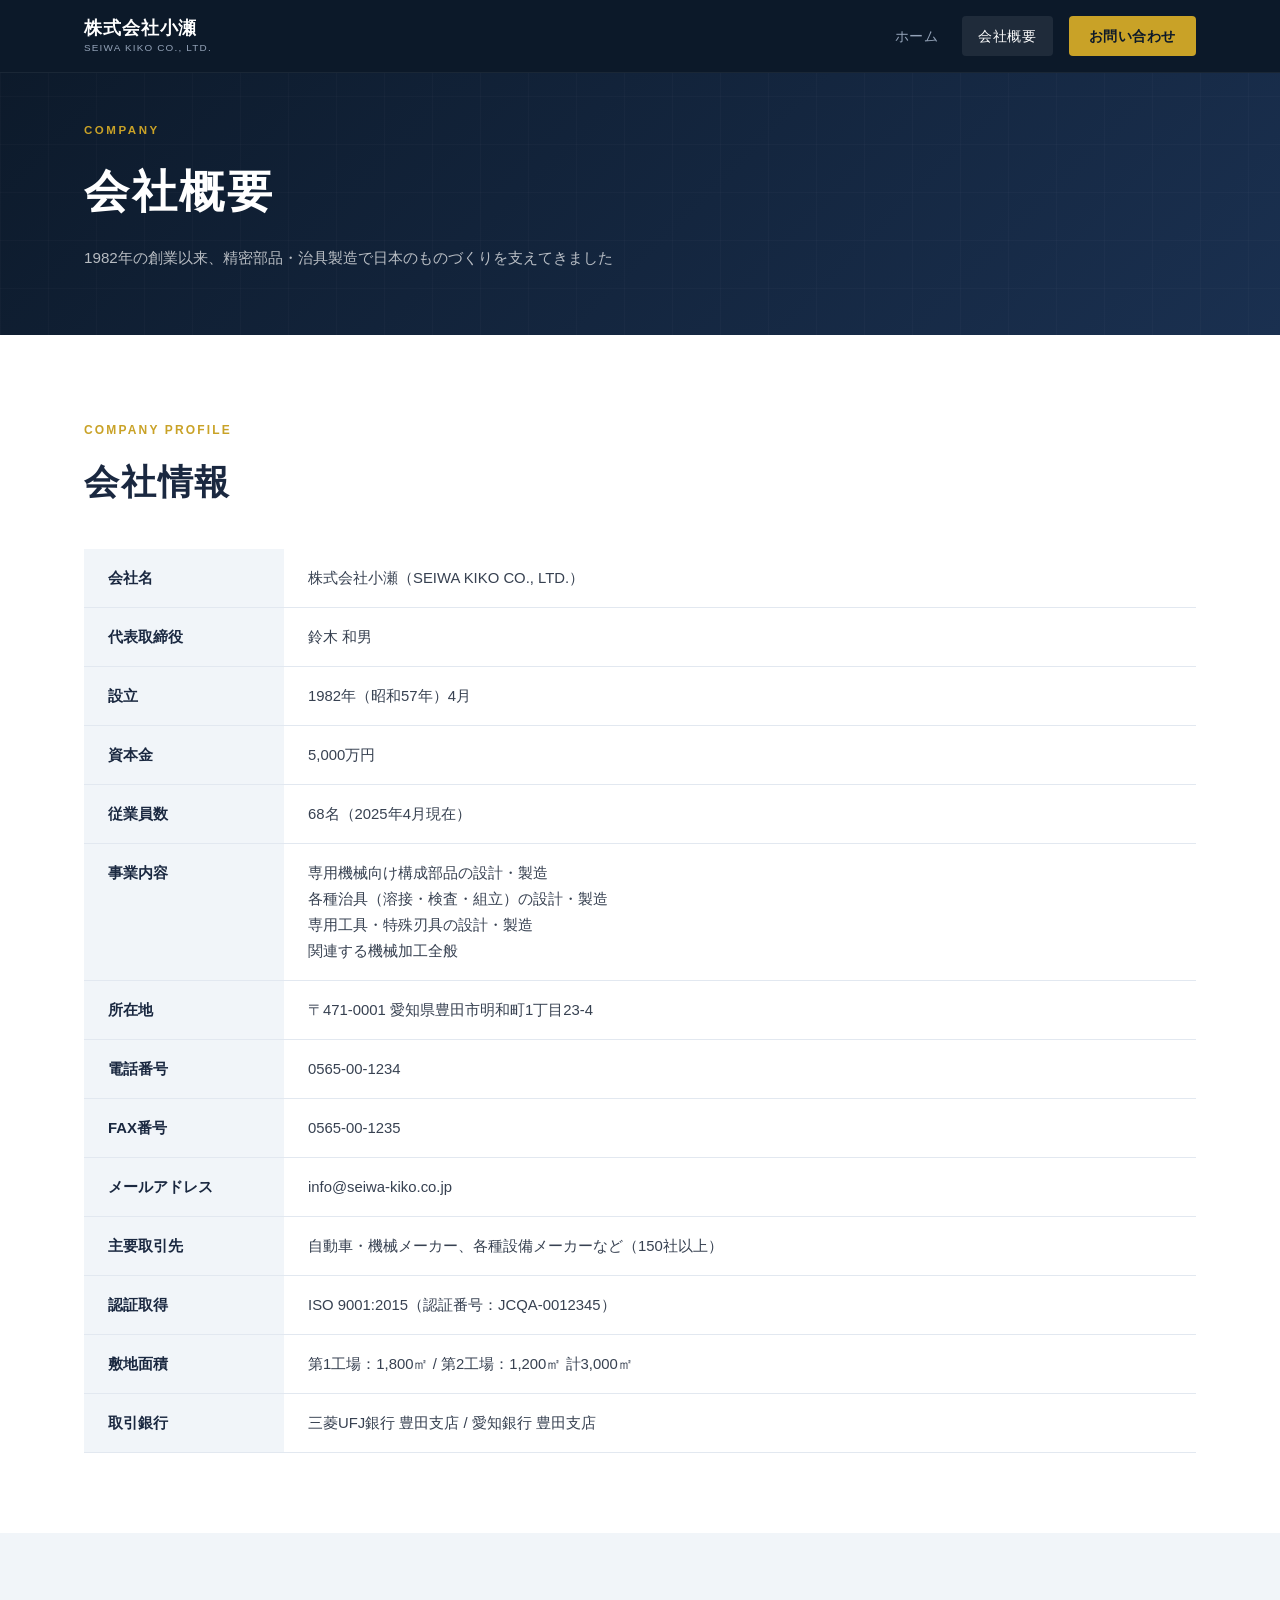
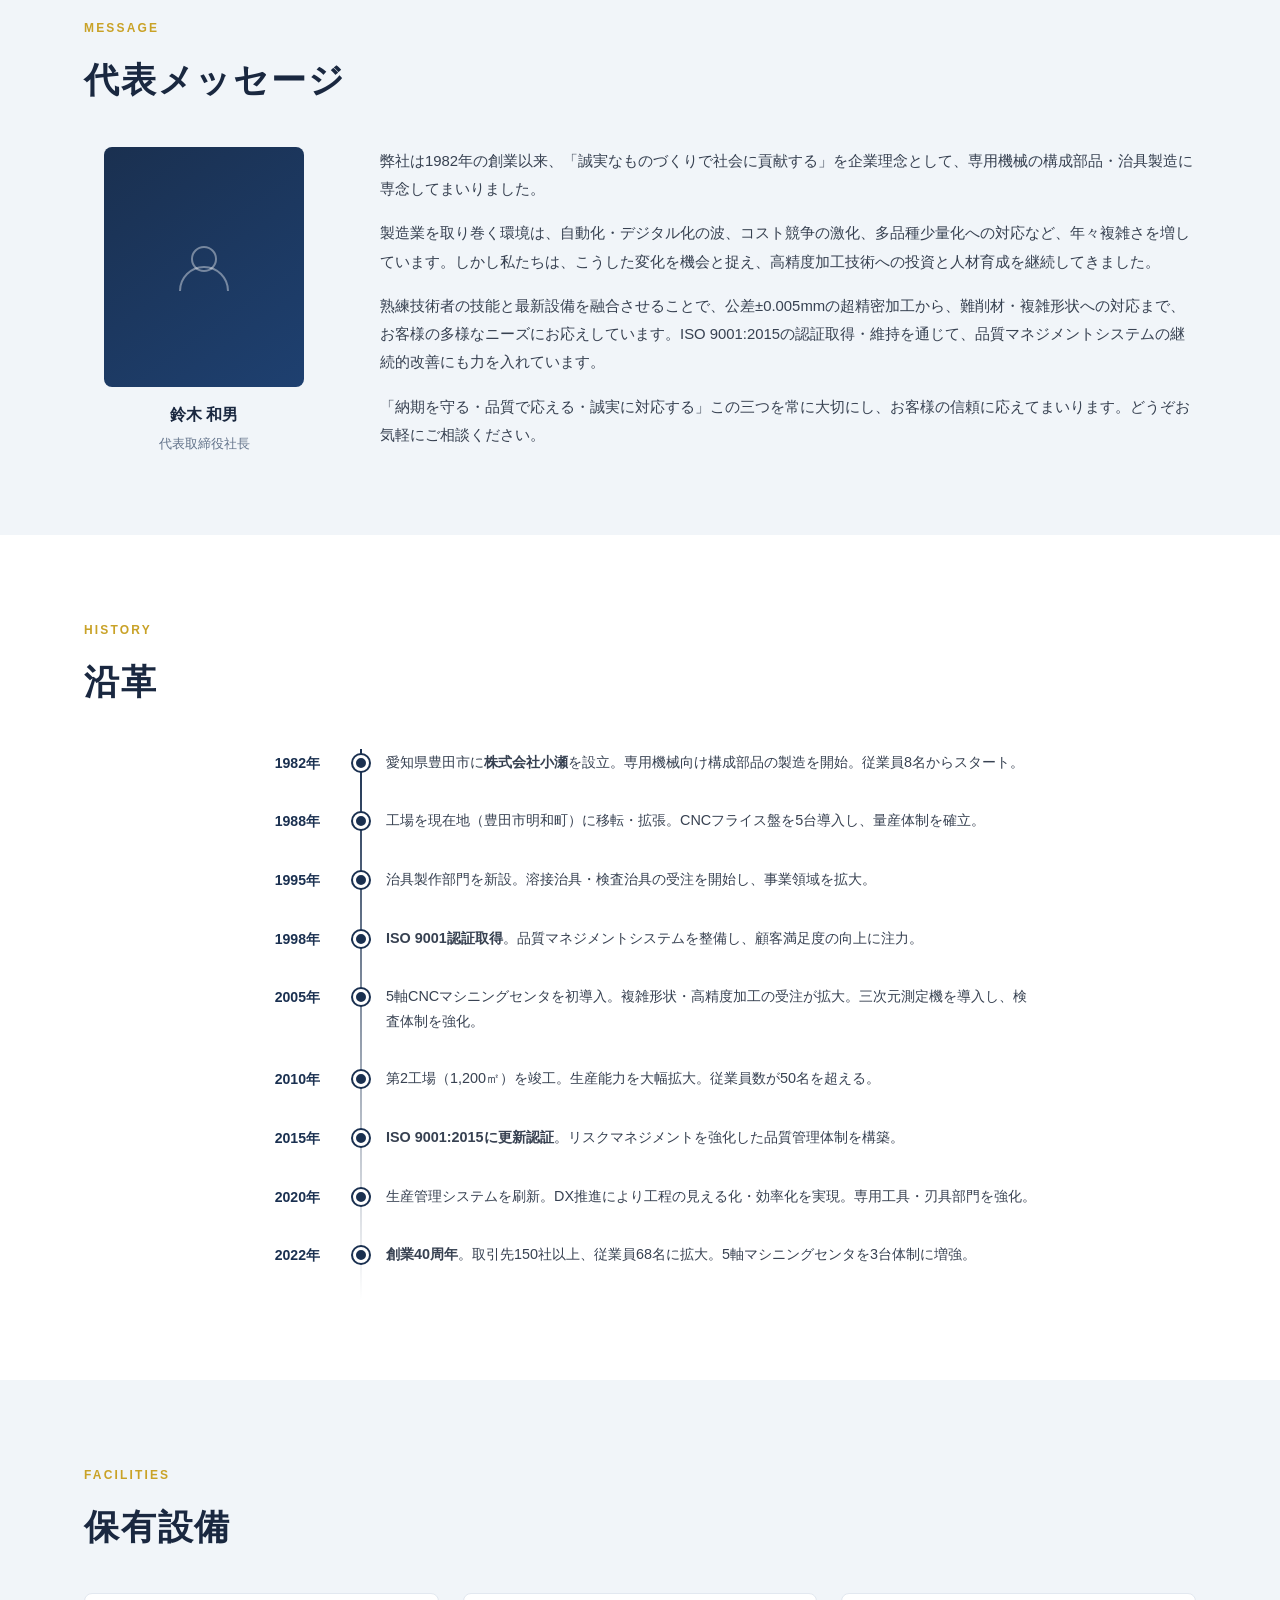
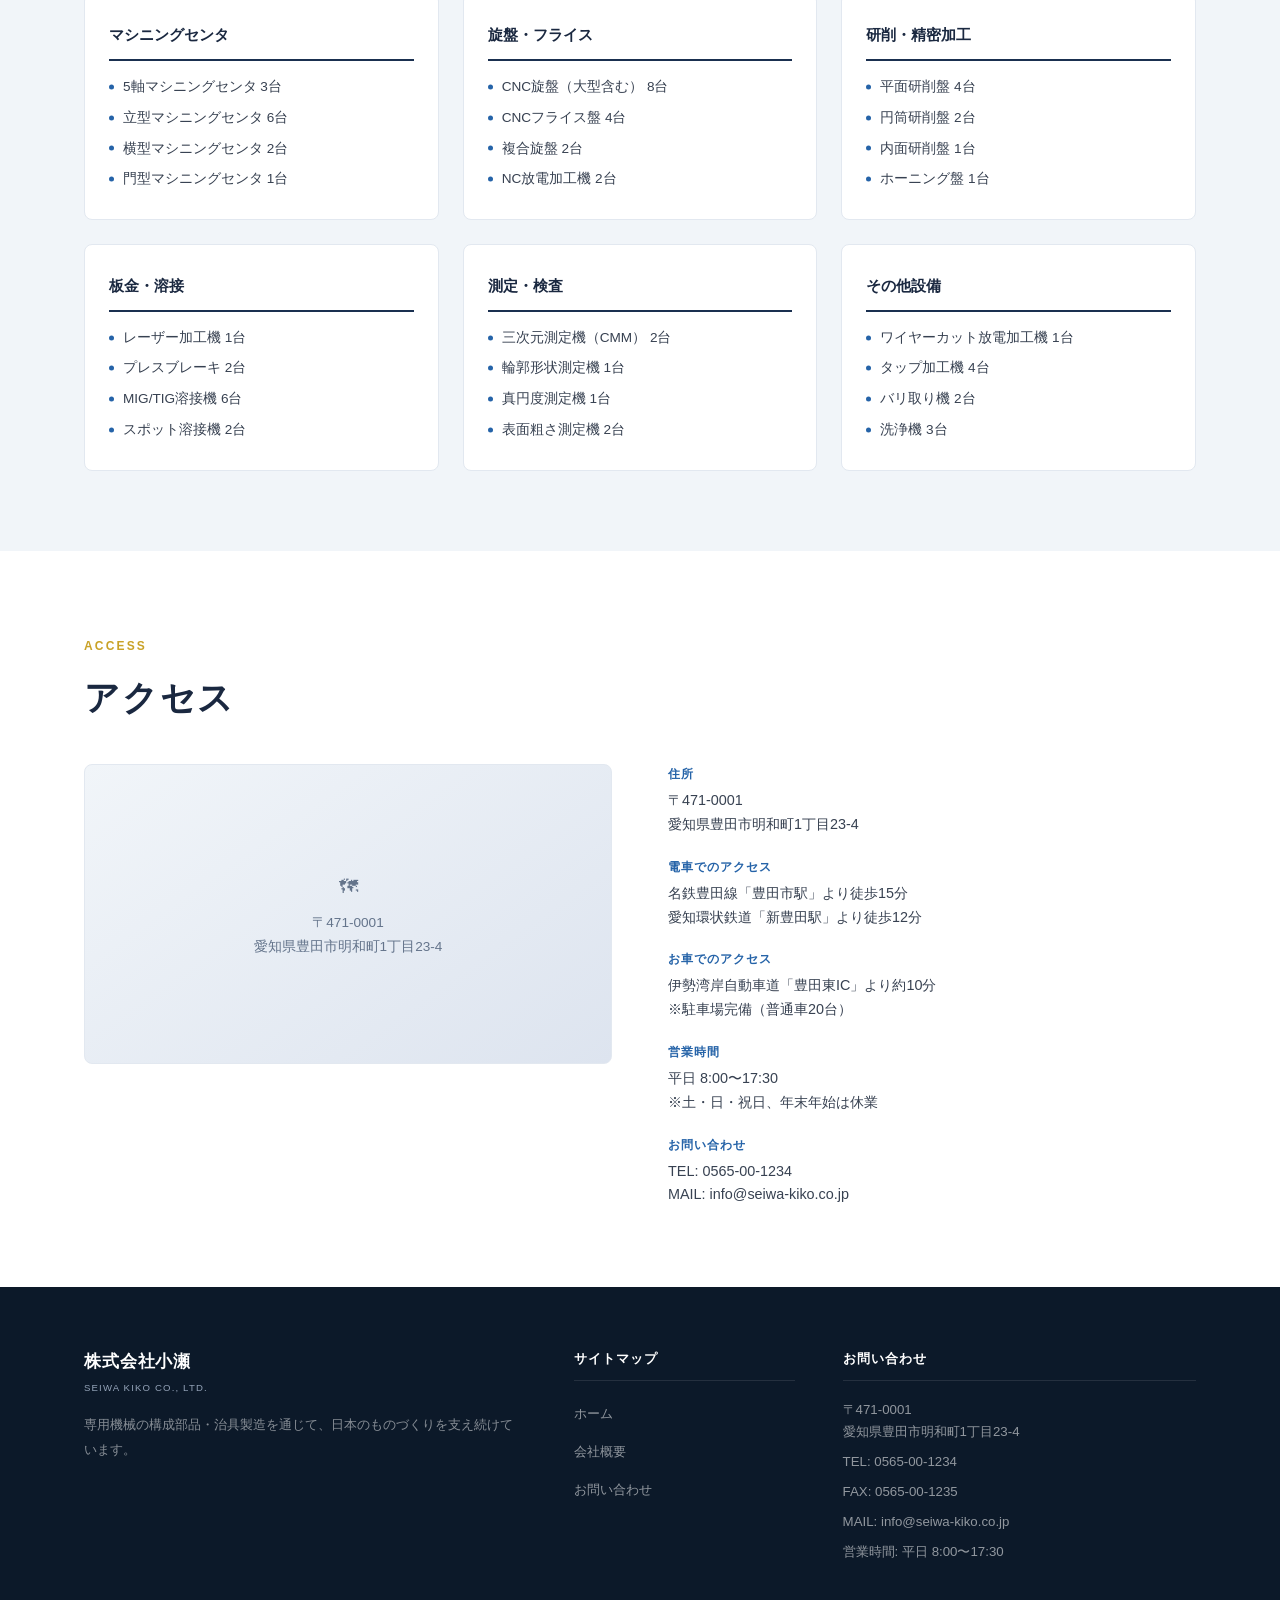
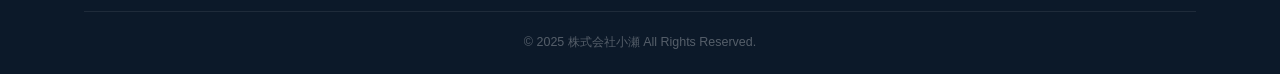
==== commit 5c00e433: "fix: 全ファイルの社名修正" ====
--- a/about.html
+++ b/about.html
@@ -3,8 +3,8 @@
 <head>
   <meta charset="UTF-8">
   <meta name="viewport" content="width=device-width, initial-scale=1.0">
-  <meta name="description" content="精和機工株式会社の会社概要。1982年創業、愛知県豊田市の精密部品・治具製造メーカー。ISO 9001:2015認証取得。会社情報・沿革・保有設備・アクセスをご覧いただけます。">
-  <title>会社概要 | 精和機工株式会社</title>
+  <meta name="description" content="株式会社小瀬の会社概要。1982年創業、愛知県豊田市の精密部品・治具製造メーカー。ISO 9001:2015認証取得。会社情報・沿革・保有設備・アクセスをご覧いただけます。">
+  <title>会社概要 | 株式会社小瀬</title>
   <link rel="stylesheet" href="style.css">
 </head>
 <body>
@@ -14,7 +14,7 @@
     <div class="container">
       <div class="header-inner">
         <a href="index.html" class="logo">
-          <span class="logo-jp">精和機工株式会社</span>
+          <span class="logo-jp">株式会社小瀬</span>
           <span class="logo-en">SEIWA KIKO CO., LTD.</span>
         </a>
         <button class="nav-toggle" id="navToggle" aria-label="メニューを開く" aria-expanded="false">
@@ -55,7 +55,7 @@
           <tbody>
             <tr>
               <th scope="row">会社名</th>
-              <td>精和機工株式会社（SEIWA KIKO CO., LTD.）</td>
+              <td>株式会社小瀬（SEIWA KIKO CO., LTD.）</td>
             </tr>
             <tr>
               <th scope="row">代表取締役</th>
@@ -159,7 +159,7 @@
             <div class="timeline-year">1982年</div>
             <div class="timeline-dot" aria-hidden="true"></div>
             <div class="timeline-content">
-              <p>愛知県豊田市に<strong>精和機工株式会社</strong>を設立。専用機械向け構成部品の製造を開始。従業員8名からスタート。</p>
+              <p>愛知県豊田市に<strong>株式会社小瀬</strong>を設立。専用機械向け構成部品の製造を開始。従業員8名からスタート。</p>
             </div>
           </div>
           <div class="timeline-item">
@@ -348,7 +348,7 @@
       <div class="footer-inner">
         <div class="footer-col">
           <div class="footer-logo">
-            <span class="logo-jp">精和機工株式会社</span>
+            <span class="logo-jp">株式会社小瀬</span>
             <span class="logo-en">SEIWA KIKO CO., LTD.</span>
           </div>
           <p class="footer-desc">専用機械の構成部品・治具製造を通じて、日本のものづくりを支え続けています。</p>
@@ -373,7 +373,7 @@
         </div>
       </div>
       <div class="footer-bottom">
-        <p>&copy; 2025 精和機工株式会社 All Rights Reserved.</p>
+        <p>&copy; 2025 株式会社小瀬 All Rights Reserved.</p>
       </div>
     </div>
   </footer>
--- a/style.css
+++ b/style.css
@@ -1,5 +1,5 @@
 /* ===================================================
-   精和機工株式会社 - 共通スタイルシート
+   株式会社小瀬 - 共通スタイルシート
    =================================================== */
 
 /* ---------------------------------------------------
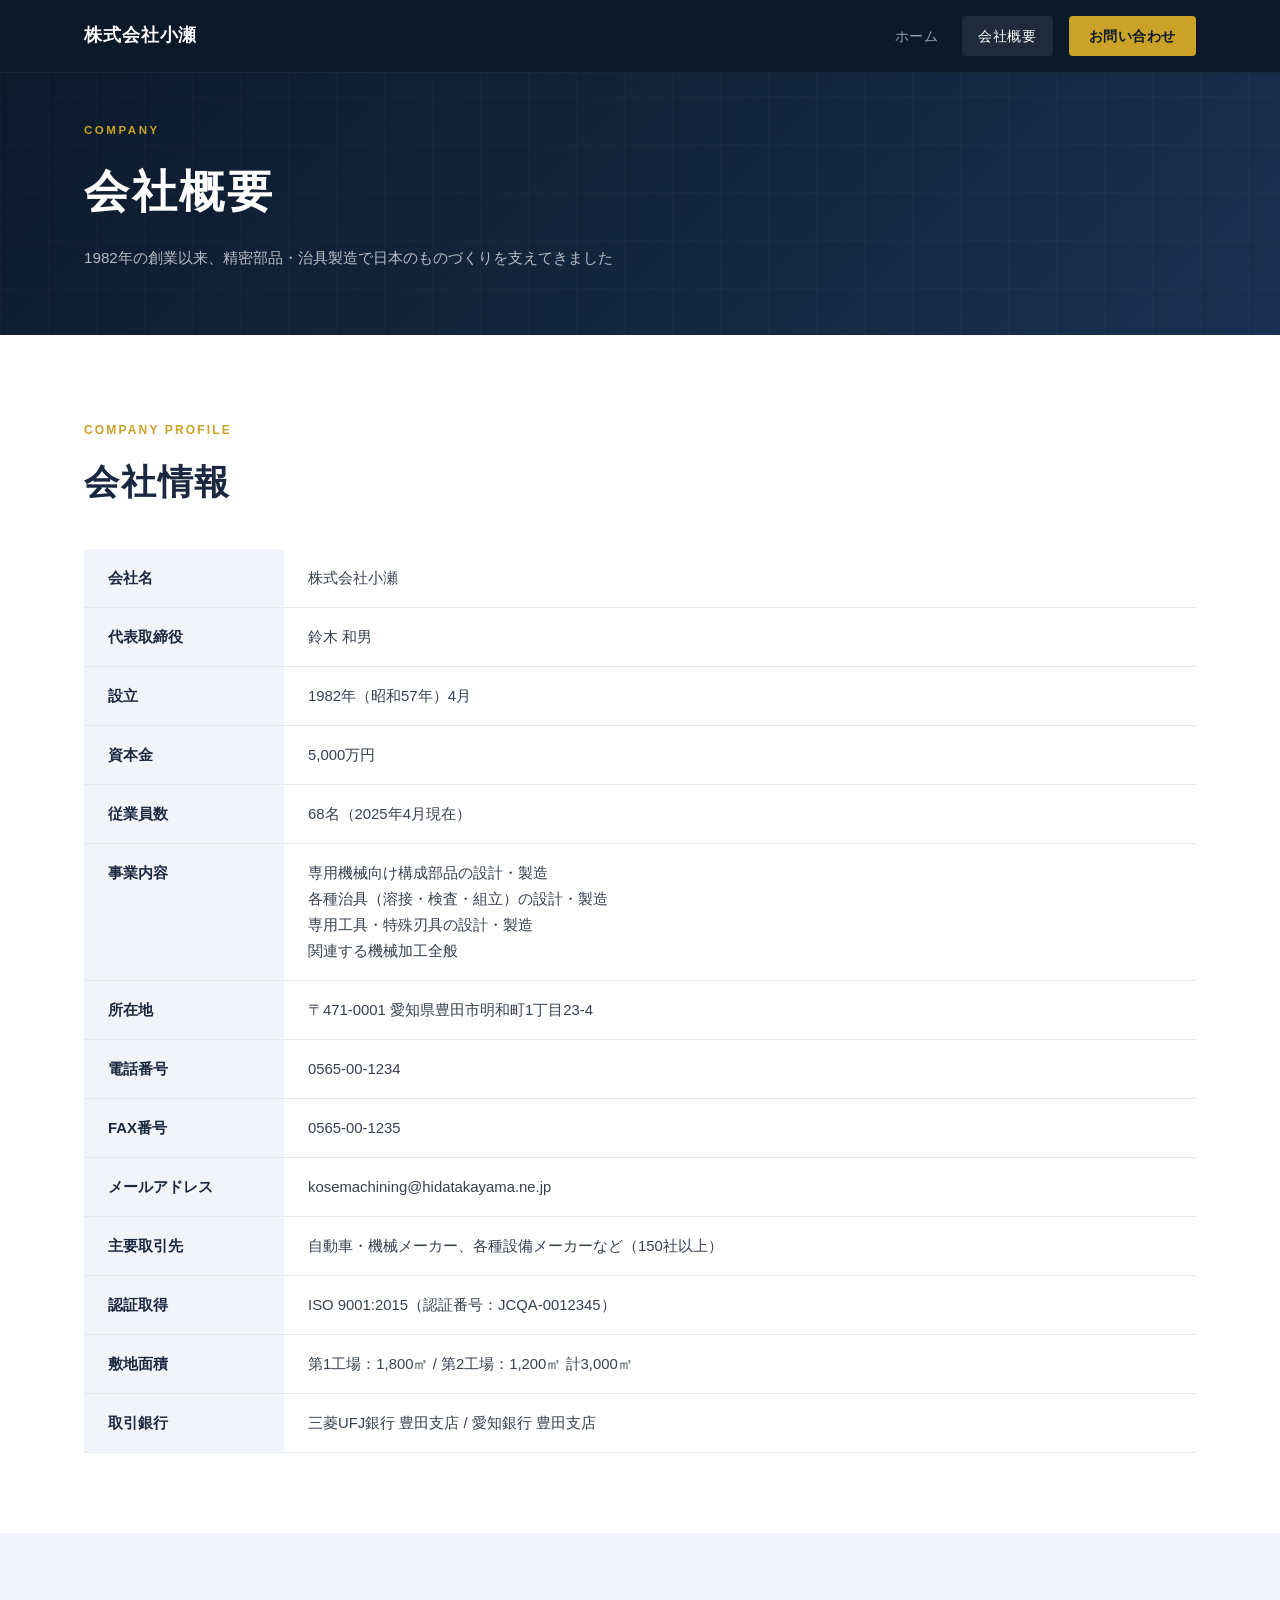
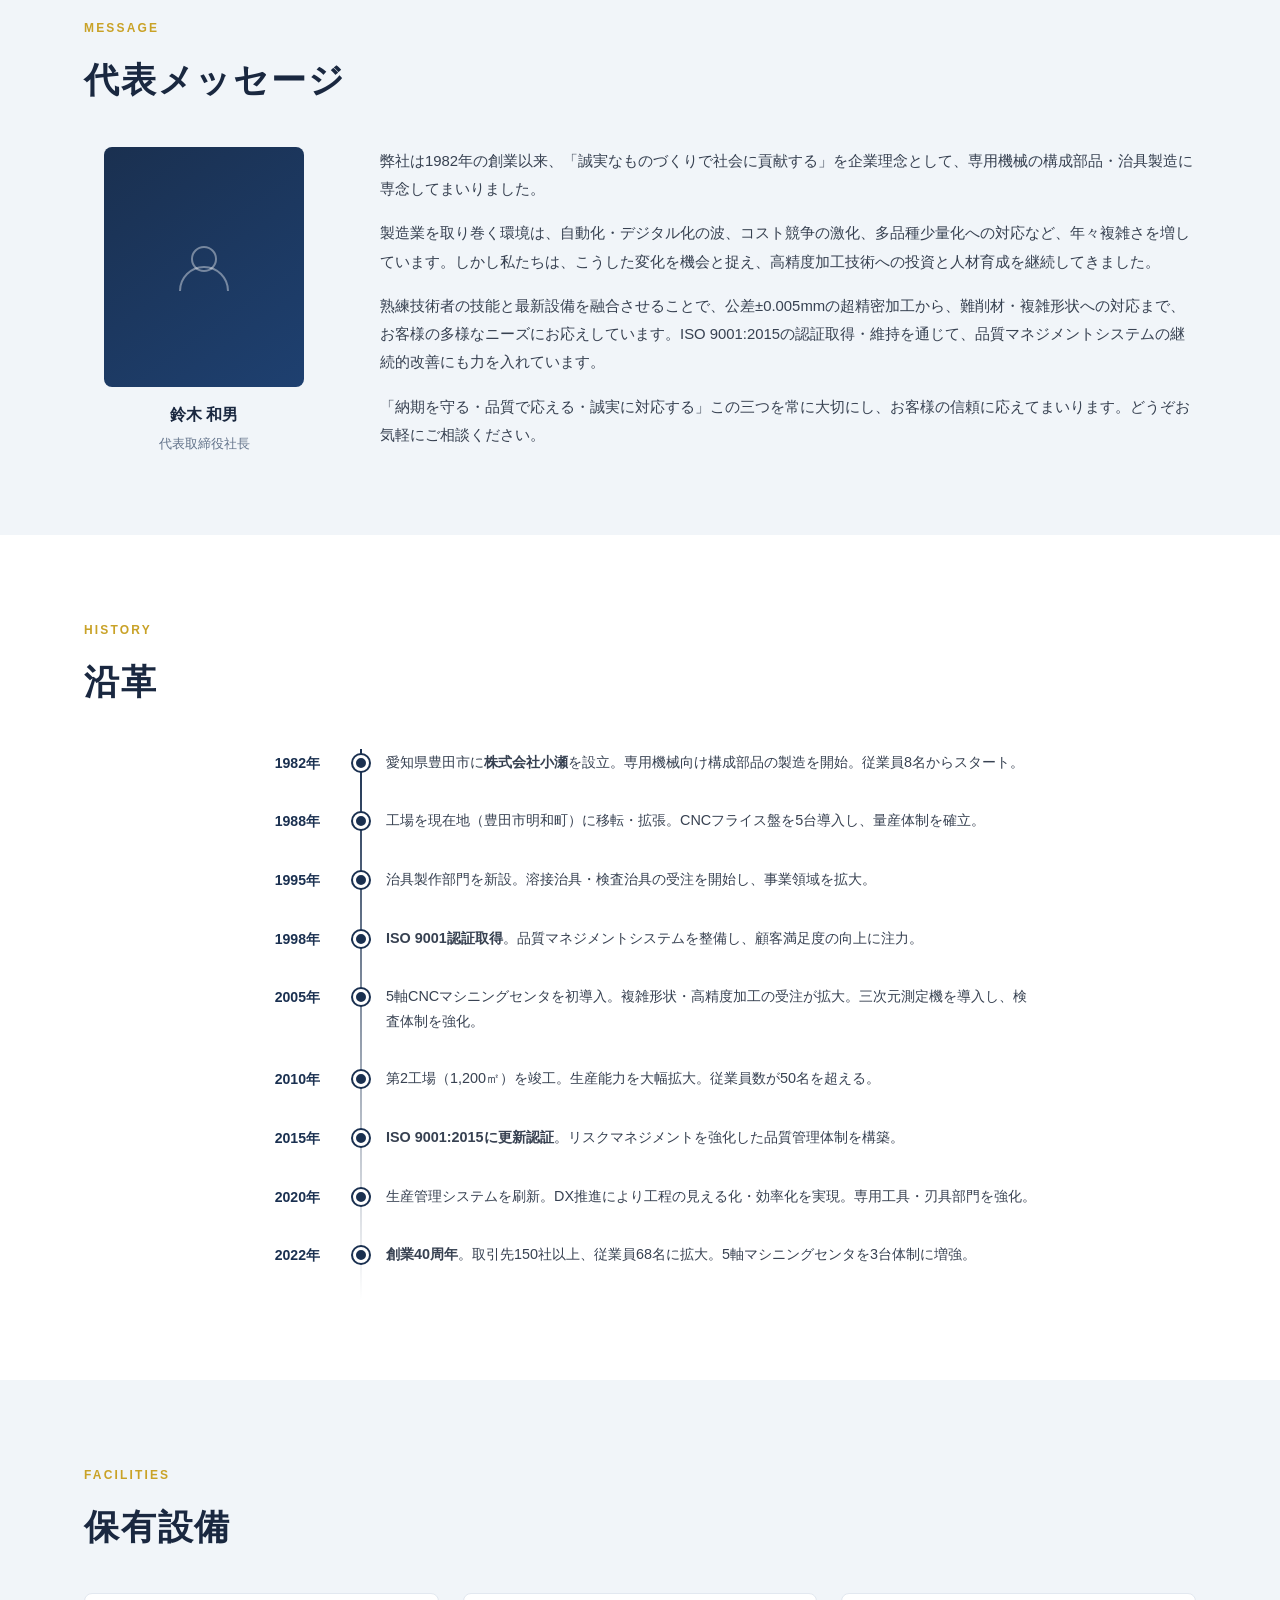
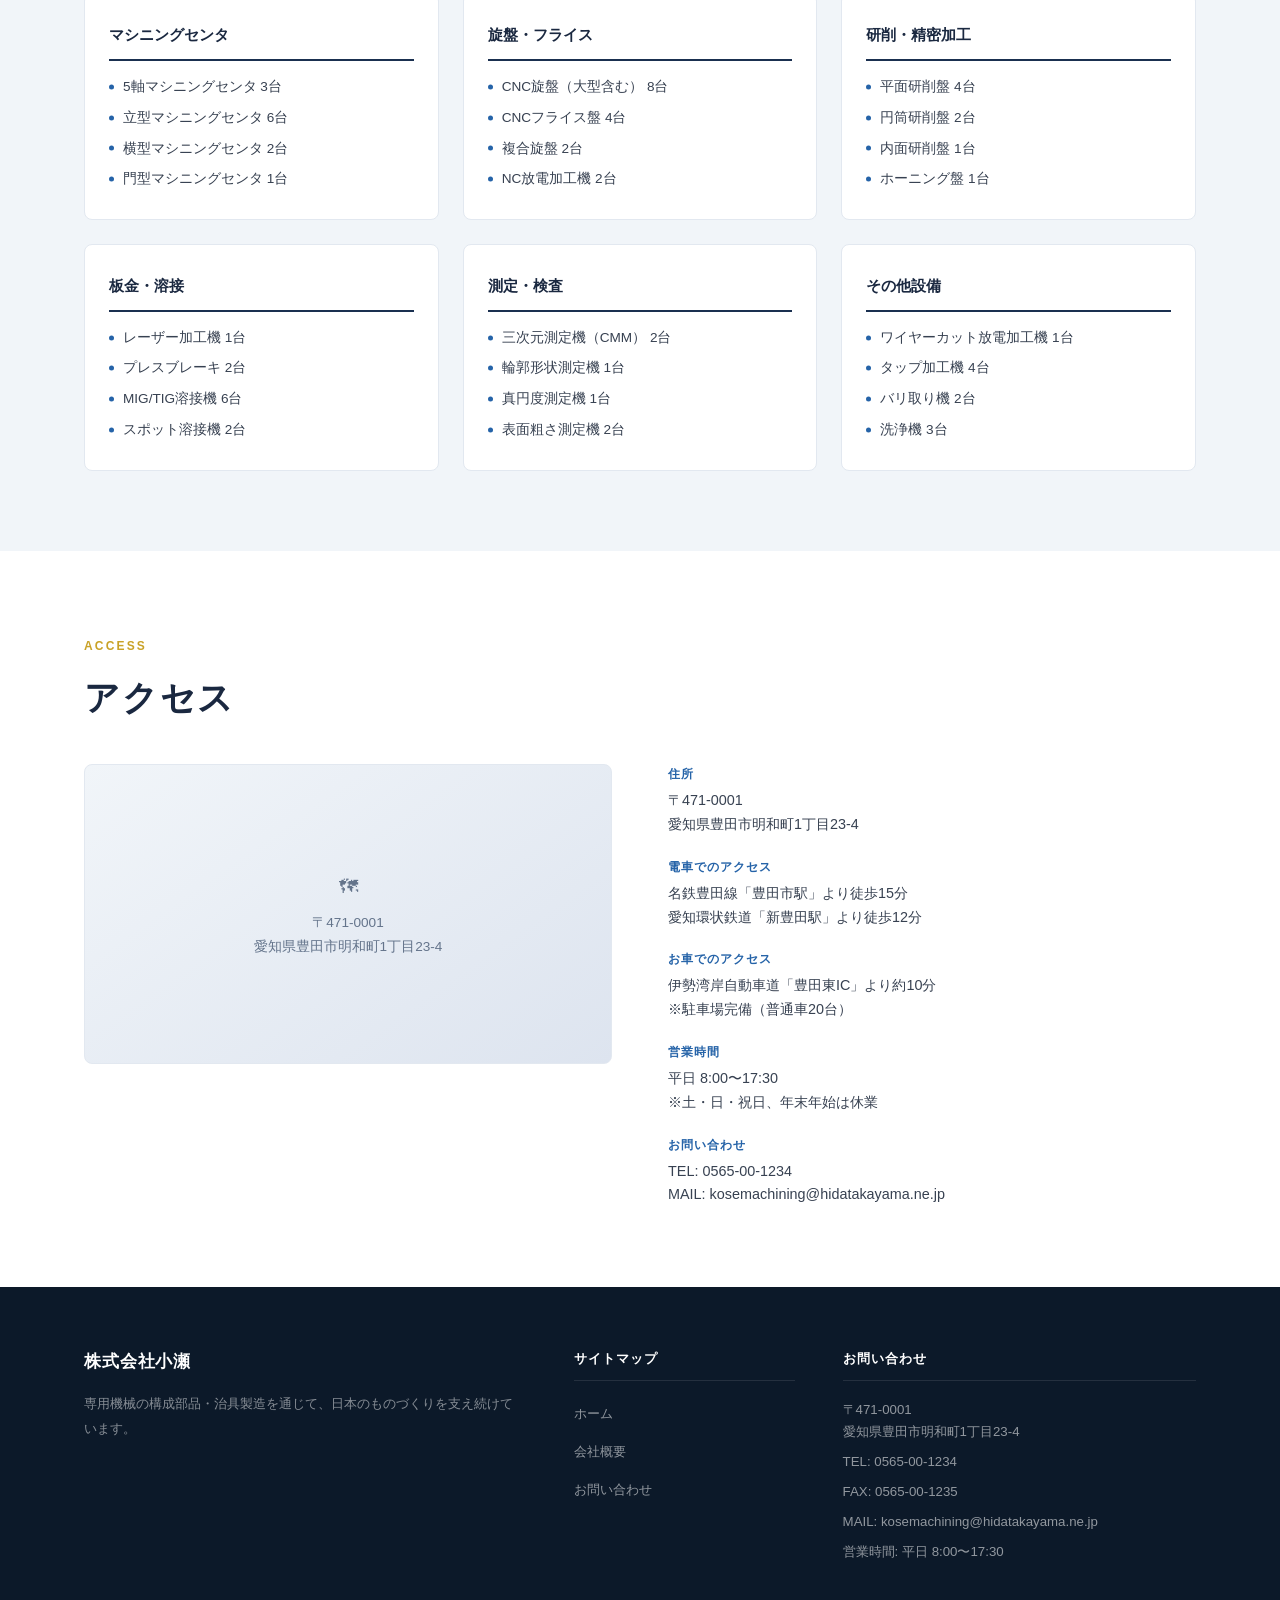
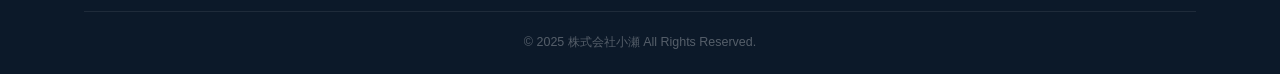
==== commit 57fd3e92: "fix: 英語社名削除・メールアドレス修正" ====
--- a/about.html
+++ b/about.html
@@ -15,7 +15,6 @@
       <div class="header-inner">
         <a href="index.html" class="logo">
           <span class="logo-jp">株式会社小瀬</span>
-          <span class="logo-en">SEIWA KIKO CO., LTD.</span>
         </a>
         <button class="nav-toggle" id="navToggle" aria-label="メニューを開く" aria-expanded="false">
           <span></span><span></span><span></span>
@@ -55,7 +54,7 @@
           <tbody>
             <tr>
               <th scope="row">会社名</th>
-              <td>株式会社小瀬（SEIWA KIKO CO., LTD.）</td>
+              <td>株式会社小瀬</td>
             </tr>
             <tr>
               <th scope="row">代表取締役</th>
@@ -96,7 +95,7 @@
             </tr>
             <tr>
               <th scope="row">メールアドレス</th>
-              <td><a href="mailto:info@seiwa-kiko.co.jp">info@seiwa-kiko.co.jp</a></td>
+              <td><a href="mailto:kosemachining@hidatakayama.ne.jp">kosemachining@hidatakayama.ne.jp</a></td>
             </tr>
             <tr>
               <th scope="row">主要取引先</th>
@@ -332,7 +331,7 @@
               <span class="access-item-label">お問い合わせ</span>
               <span class="access-item-value">
                 TEL: <a href="tel:0565001234">0565-00-1234</a><br>
-                MAIL: <a href="mailto:info@seiwa-kiko.co.jp">info@seiwa-kiko.co.jp</a>
+                MAIL: <a href="mailto:kosemachining@hidatakayama.ne.jp">kosemachining@hidatakayama.ne.jp</a>
               </span>
             </div>
           </div>
@@ -349,7 +348,6 @@
         <div class="footer-col">
           <div class="footer-logo">
             <span class="logo-jp">株式会社小瀬</span>
-            <span class="logo-en">SEIWA KIKO CO., LTD.</span>
           </div>
           <p class="footer-desc">専用機械の構成部品・治具製造を通じて、日本のものづくりを支え続けています。</p>
         </div>
@@ -367,7 +365,7 @@
             <p>〒471-0001<br>愛知県豊田市明和町1丁目23-4</p>
             <p>TEL: <a href="tel:0565001234">0565-00-1234</a></p>
             <p>FAX: 0565-00-1235</p>
-            <p>MAIL: <a href="mailto:info@seiwa-kiko.co.jp">info@seiwa-kiko.co.jp</a></p>
+            <p>MAIL: <a href="mailto:kosemachining@hidatakayama.ne.jp">kosemachining@hidatakayama.ne.jp</a></p>
             <p>営業時間: 平日 8:00〜17:30</p>
           </address>
         </div>
